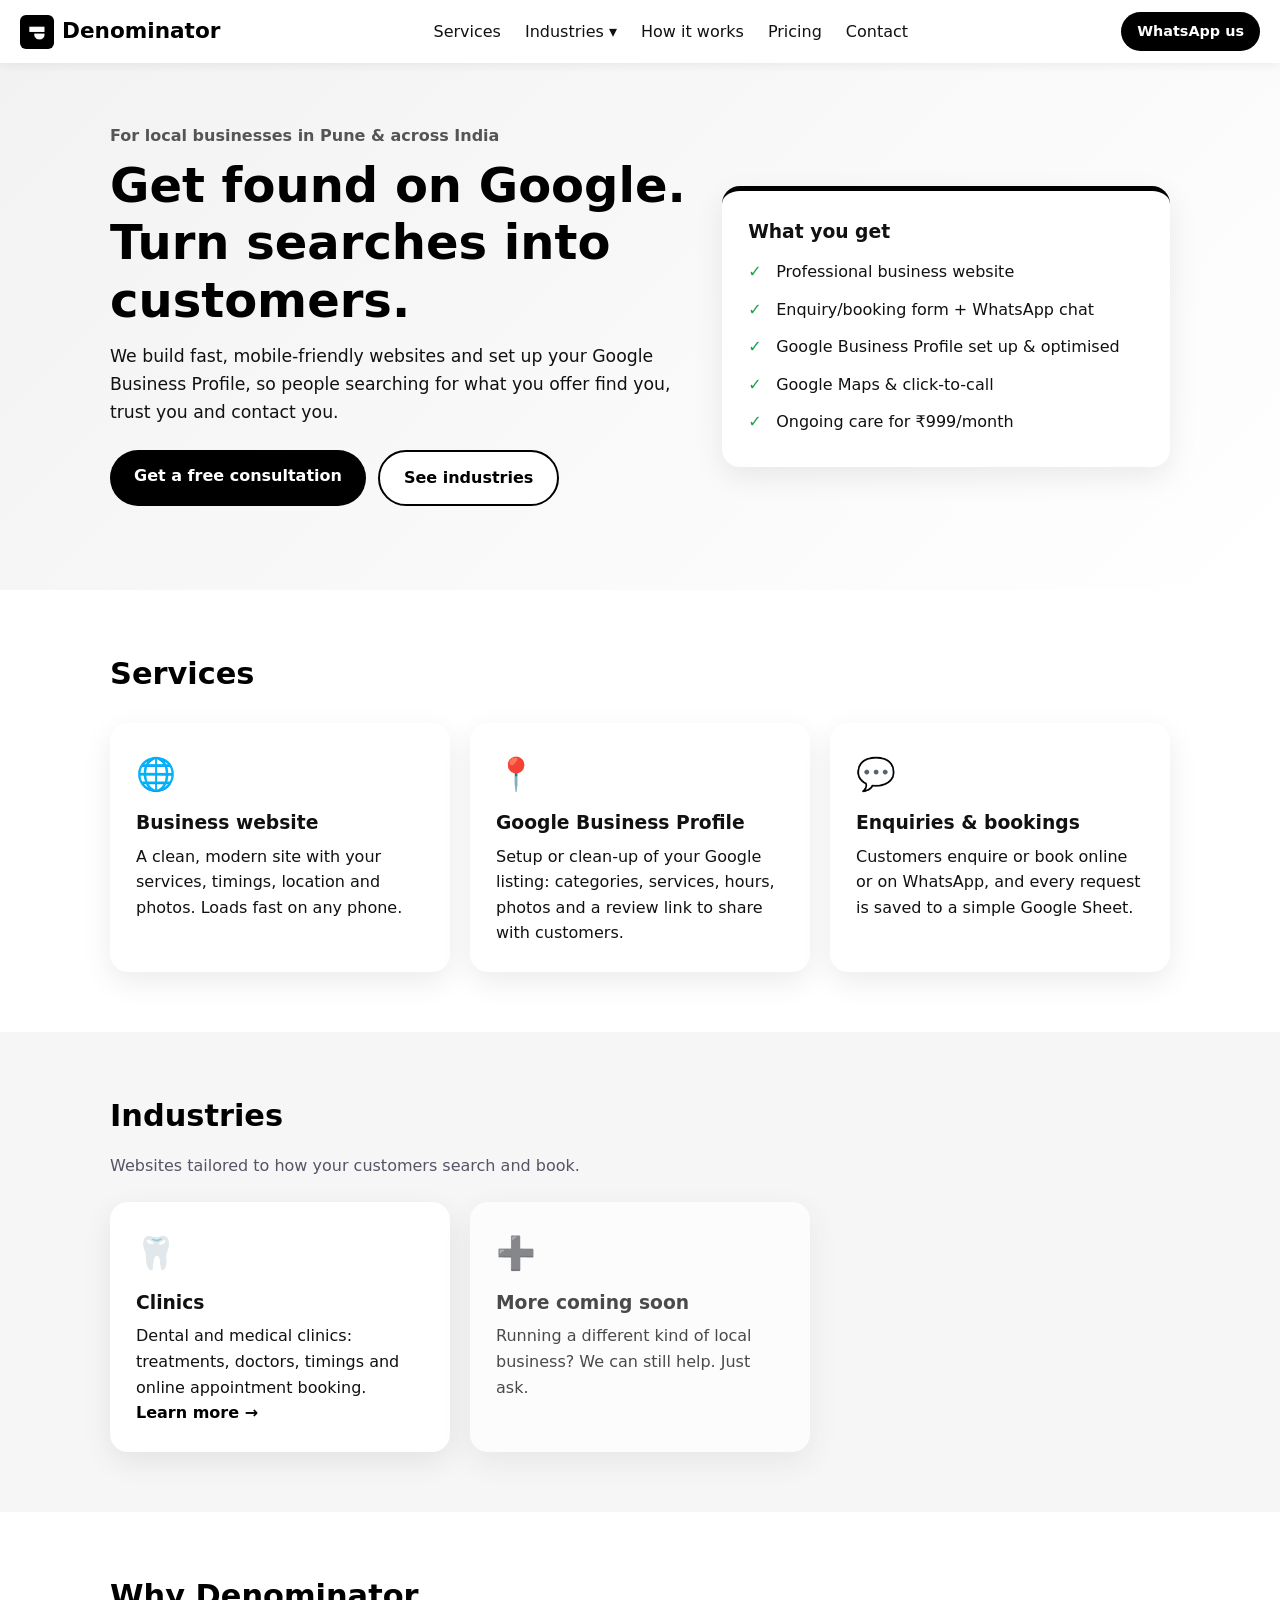
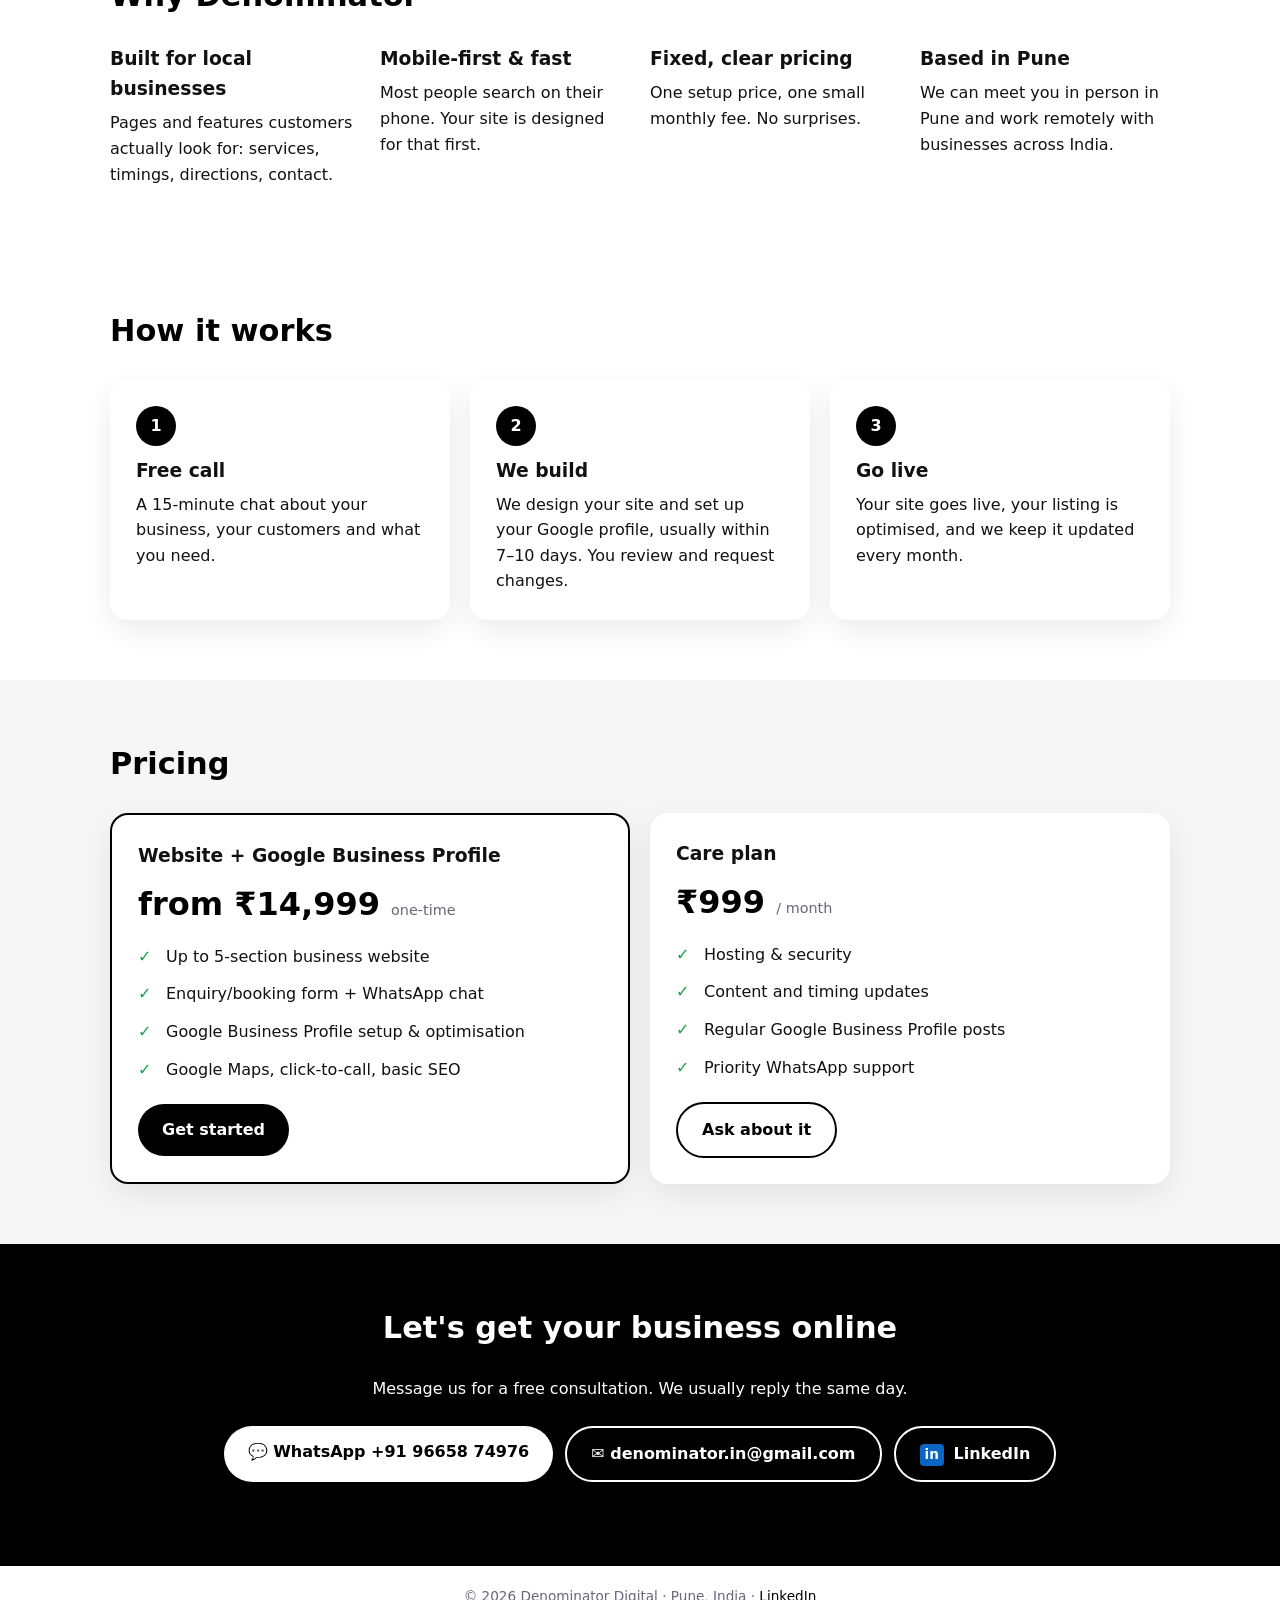
==== index.html @ c5fd51a8 "Add files via upload" ====
<!doctype html><html lang="en"><head><meta charset="utf-8"><meta name="viewport" content="width=device-width,initial-scale=1">
<title>Denominator Digital – Websites & Google Business Profile for Local Businesses</title>
<meta name="description" content="Fast, mobile-friendly websites and Google Business Profile setup for local businesses in Pune and across India. From ₹14,999.">
<link rel="stylesheet" href="style.css"><link rel="icon" type="image/png" href="logo.png"></head><body>
<header class="nav"><a class="logo" href="index.html"><img src="logo.png" alt="Denominator logo" width="34" height="34">Denominator</a><nav><a href="index.html#services">Services</a><div class="dd"><a href="index.html#industries">Industries ▾</a><div class="ddm"><a href="industries/clinics.html">Clinics (dental &amp; medical)</a></div></div><a href="index.html#how">How it works</a><a href="index.html#pricing">Pricing</a><a href="index.html#contact">Contact</a></nav><a class="btn sm" href="https://wa.me/919665874976?text=Hi%20Denominator%2C%20I%27d%20like%20a%20website%20for%20my%20business">WhatsApp us</a></header>
<section class="hero"><div class="wrap"><div><p class="tag">For local businesses in Pune &amp; across India</p>
<h1>Get found on Google. Turn searches into customers.</h1>
<p class="lead">We build fast, mobile-friendly websites and set up your Google Business Profile, so people searching for what you offer find you, trust you and contact you.</p>
<div class="cta"><a class="btn" href="#contact">Get a free consultation</a><a class="btn ghost" href="#industries">See industries</a></div></div>
<div class="card hero-card"><h3>What you get</h3><ul class="ticks"><li>Professional business website</li><li>Enquiry/booking form + WhatsApp chat</li><li>Google Business Profile set up &amp; optimised</li><li>Google Maps &amp; click-to-call</li><li>Ongoing care for ₹999/month</li></ul></div></div></section>
<section id="services"><div class="wrap"><h2>Services</h2><div class="grid g3">
<div class="card"><div class="ic">🌐</div><h3>Business website</h3><p>A clean, modern site with your services, timings, location and photos. Loads fast on any phone.</p></div>
<div class="card"><div class="ic">📍</div><h3>Google Business Profile</h3><p>Setup or clean-up of your Google listing: categories, services, hours, photos and a review link to share with customers.</p></div>
<div class="card"><div class="ic">💬</div><h3>Enquiries &amp; bookings</h3><p>Customers enquire or book online or on WhatsApp, and every request is saved to a simple Google Sheet.</p></div>
</div></div></section>
<section id="industries" class="alt"><div class="wrap"><h2>Industries</h2><p class="sub">Websites tailored to how your customers search and book.</p><div class="grid g3">
<!-- INDUSTRY CARDS: add one <a class="card ind"> per industry -->
<a class="card ind" href="industries/clinics.html"><div class="ic">🦷</div><h3>Clinics</h3><p>Dental and medical clinics: treatments, doctors, timings and online appointment booking.</p><span class="more">Learn more →</span></a>
<div class="card ind soon"><div class="ic">➕</div><h3>More coming soon</h3><p>Running a different kind of local business? We can still help. Just ask.</p></div>
</div></div></section>
<section><div class="wrap"><h2>Why Denominator</h2><div class="grid g4">
<div><h3>Built for local businesses</h3><p>Pages and features customers actually look for: services, timings, directions, contact.</p></div>
<div><h3>Mobile-first &amp; fast</h3><p>Most people search on their phone. Your site is designed for that first.</p></div>
<div><h3>Fixed, clear pricing</h3><p>One setup price, one small monthly fee. No surprises.</p></div>
<div><h3>Based in Pune</h3><p>We can meet you in person in Pune and work remotely with businesses across India.</p></div>
</div></div></section>
<section id="how"><div class="wrap"><h2>How it works</h2><div class="grid g3 steps">
<div class="card"><b>1</b><h3>Free call</h3><p>A 15-minute chat about your business, your customers and what you need.</p></div>
<div class="card"><b>2</b><h3>We build</h3><p>We design your site and set up your Google profile, usually within 7–10 days. You review and request changes.</p></div>
<div class="card"><b>3</b><h3>Go live</h3><p>Your site goes live, your listing is optimised, and we keep it updated every month.</p></div>
</div></div></section>
<section id="pricing" class="alt"><div class="wrap"><h2>Pricing</h2><div class="grid g2">
<div class="card price feat"><h3>Website + Google Business Profile</h3><p class="amt">from ₹14,999 <small>one-time</small></p><ul class="ticks"><li>Up to 5-section business website</li><li>Enquiry/booking form + WhatsApp chat</li><li>Google Business Profile setup &amp; optimisation</li><li>Google Maps, click-to-call, basic SEO</li></ul><a class="btn" href="#contact">Get started</a></div>
<div class="card price"><h3>Care plan</h3><p class="amt">₹999 <small>/ month</small></p><ul class="ticks"><li>Hosting &amp; security</li><li>Content and timing updates</li><li>Regular Google Business Profile posts</li><li>Priority WhatsApp support</li></ul><a class="btn ghost" href="#contact">Ask about it</a></div>
</div></div></section>
<section id="contact" class="contact"><div class="wrap"><h2>Let's get your business online</h2><p>Message us for a free consultation. We usually reply the same day.</p><div class="cta"><a class="btn" href="https://wa.me/919665874976?text=Hi%20Denominator%2C%20I%27d%20like%20a%20website%20for%20my%20business">💬 WhatsApp +91 96658 74976</a><a class="btn ghost" href="mailto:denominator.in@gmail.com">✉️ denominator.in@gmail.com</a><a class="btn ghost" href="https://www.linkedin.com/company/denominatorindia/" target="_blank" rel="noopener" aria-label="Denominator on LinkedIn"><b class="li">in</b> LinkedIn</a></div></div></section>
<footer><p>© 2026 Denominator Digital · Pune, India · <a href="https://www.linkedin.com/company/denominatorindia/" target="_blank" rel="noopener">LinkedIn</a></p></footer></body></html>
---- style.css ----
*{box-sizing:border-box;margin:0}body{font-family:system-ui,-apple-system,Segoe UI,Roboto,sans-serif;color:#111111;line-height:1.6}
.wrap{max-width:1100px;margin:auto;padding:60px 20px}h2{font-size:1.9rem;margin-bottom:24px;color:#000000}h3{margin-bottom:6px;color:#111111}
.nav{position:sticky;top:0;z-index:9;display:flex;align-items:center;justify-content:space-between;padding:12px 20px;background:#fff;box-shadow:0 2px 10px #0001}
.logo{font-weight:800;font-size:1.35rem;color:#000000;text-decoration:none}.logo span{color:#000000}nav{display:none}nav a{margin:0 12px;color:#111111;text-decoration:none}
.btn{display:inline-block;background:#000000;color:#fff;padding:13px 24px;border-radius:30px;font-weight:600;text-decoration:none}.btn.sm{padding:8px 16px;font-size:.9rem}.btn.ghost{background:#fff;color:#000000;border:2px solid #000000}
.hero{background:linear-gradient(135deg,#f2f2f2,#ffffff)}.hero .wrap{display:grid;gap:30px;align-items:center}.hero h1{font-size:2.3rem;line-height:1.2;color:#000000;margin:8px 0 14px}.tag{color:#555555;font-weight:600}.lead{font-size:1.08rem}
.cta{display:flex;flex-wrap:wrap;gap:12px;margin:24px 0}
.card{background:#fff;border-radius:18px;padding:26px;box-shadow:0 10px 30px #00000014}.hero-card{border-top:5px solid #000000}
.ticks{list-style:none;padding:0}.ticks li{padding:6px 0 6px 28px;position:relative}.ticks li:before{content:"✓";position:absolute;left:0;color:#16a34a;font-weight:800}
.grid{display:grid;gap:20px}.ic{font-size:2rem;margin-bottom:8px}.alt{background:#f6f6f6}
.steps b{display:inline-grid;place-items:center;width:40px;height:40px;border-radius:50%;background:#000000;color:#fff;margin-bottom:10px}
.price .amt{font-size:2rem;font-weight:800;color:#000000;margin:8px 0}.price small{font-size:.9rem;color:#667;font-weight:400}.price .btn{margin-top:16px}.feat{border:2px solid #000000}
.demo-box{display:grid;gap:30px;align-items:center}.demo-box img{width:100%;border-radius:16px;box-shadow:0 20px 50px #00000022}.demo-box p{margin-bottom:20px}
.contact{background:#000000;color:#fff;text-align:center}.contact h2{color:#fff}.contact .cta{justify-content:center}
footer{text-align:center;padding:20px;font-size:.85rem;color:#667}
@media(min-width:800px){nav{display:block}.hero .wrap{grid-template-columns:1.3fr 1fr}.hero h1{font-size:3rem}.g2{grid-template-columns:1fr 1fr}.g3{grid-template-columns:repeat(3,1fr)}.g4{grid-template-columns:repeat(4,1fr)}.demo-box{grid-template-columns:1fr 1fr}}
.dd{display:inline-block;position:relative}.ddm{display:none;position:absolute;left:0;top:100%;background:#fff;border-radius:12px;box-shadow:0 10px 30px #0002;padding:8px 0;min-width:230px}.ddm a{display:block;margin:0;padding:8px 16px}.ddm a:hover{background:#f2f2f2}.dd:hover .ddm,.dd:focus-within .ddm{display:block}
.sub{margin:-12px 0 24px;color:#556}.ind{text-decoration:none;color:inherit;transition:transform .15s}a.ind:hover{transform:translateY(-4px)}.ind .more{color:#000000;font-weight:600}.soon{opacity:.75}.tag a{color:inherit}
.li{display:inline-block;background:#0a66c2;color:#fff;border-radius:4px;padding:0 5px;font-size:.85em;margin-right:4px}footer a{color:#000000}
.logo{display:flex;align-items:center;gap:8px}.logo img{width:34px;height:34px;border-radius:6px}.contact .btn{background:#fff;color:#000}.contact .btn.ghost{background:#000;color:#fff;border-color:#fff}.contact .li{background:#0a66c2;color:#fff}
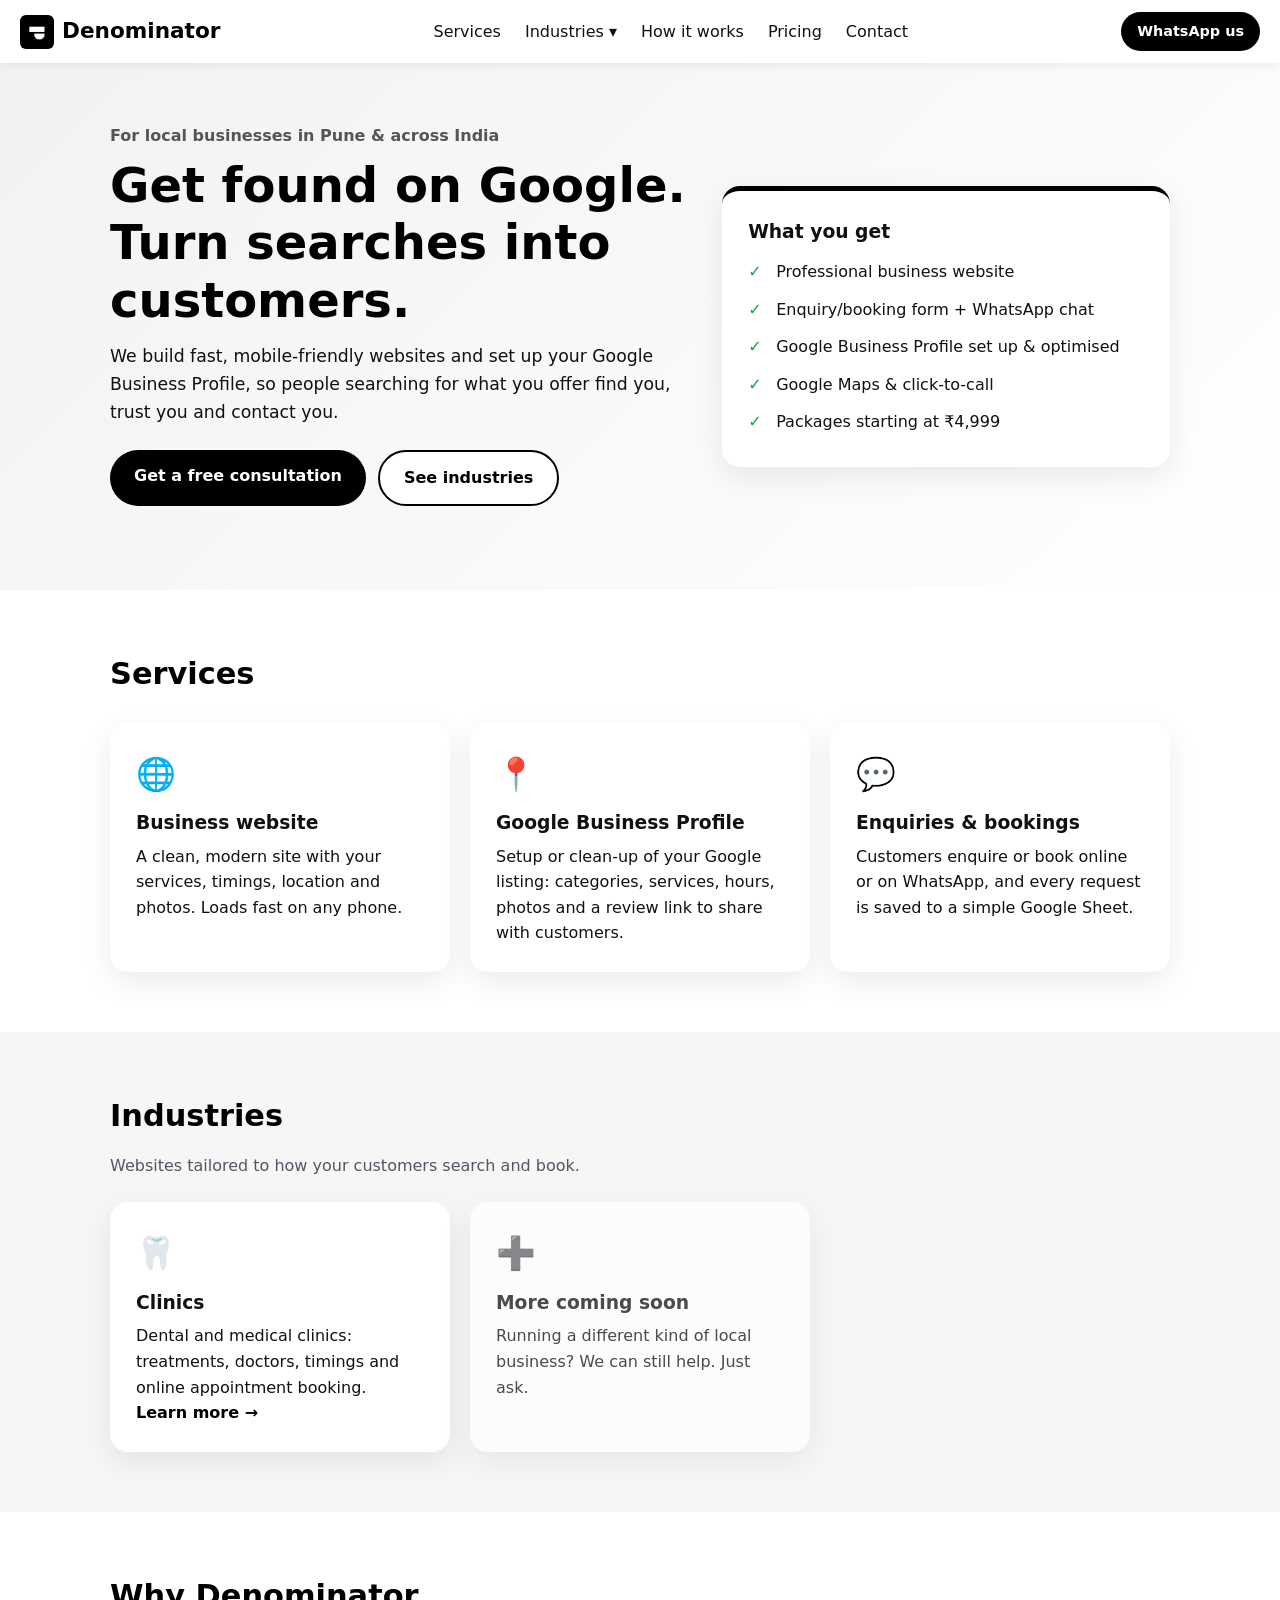
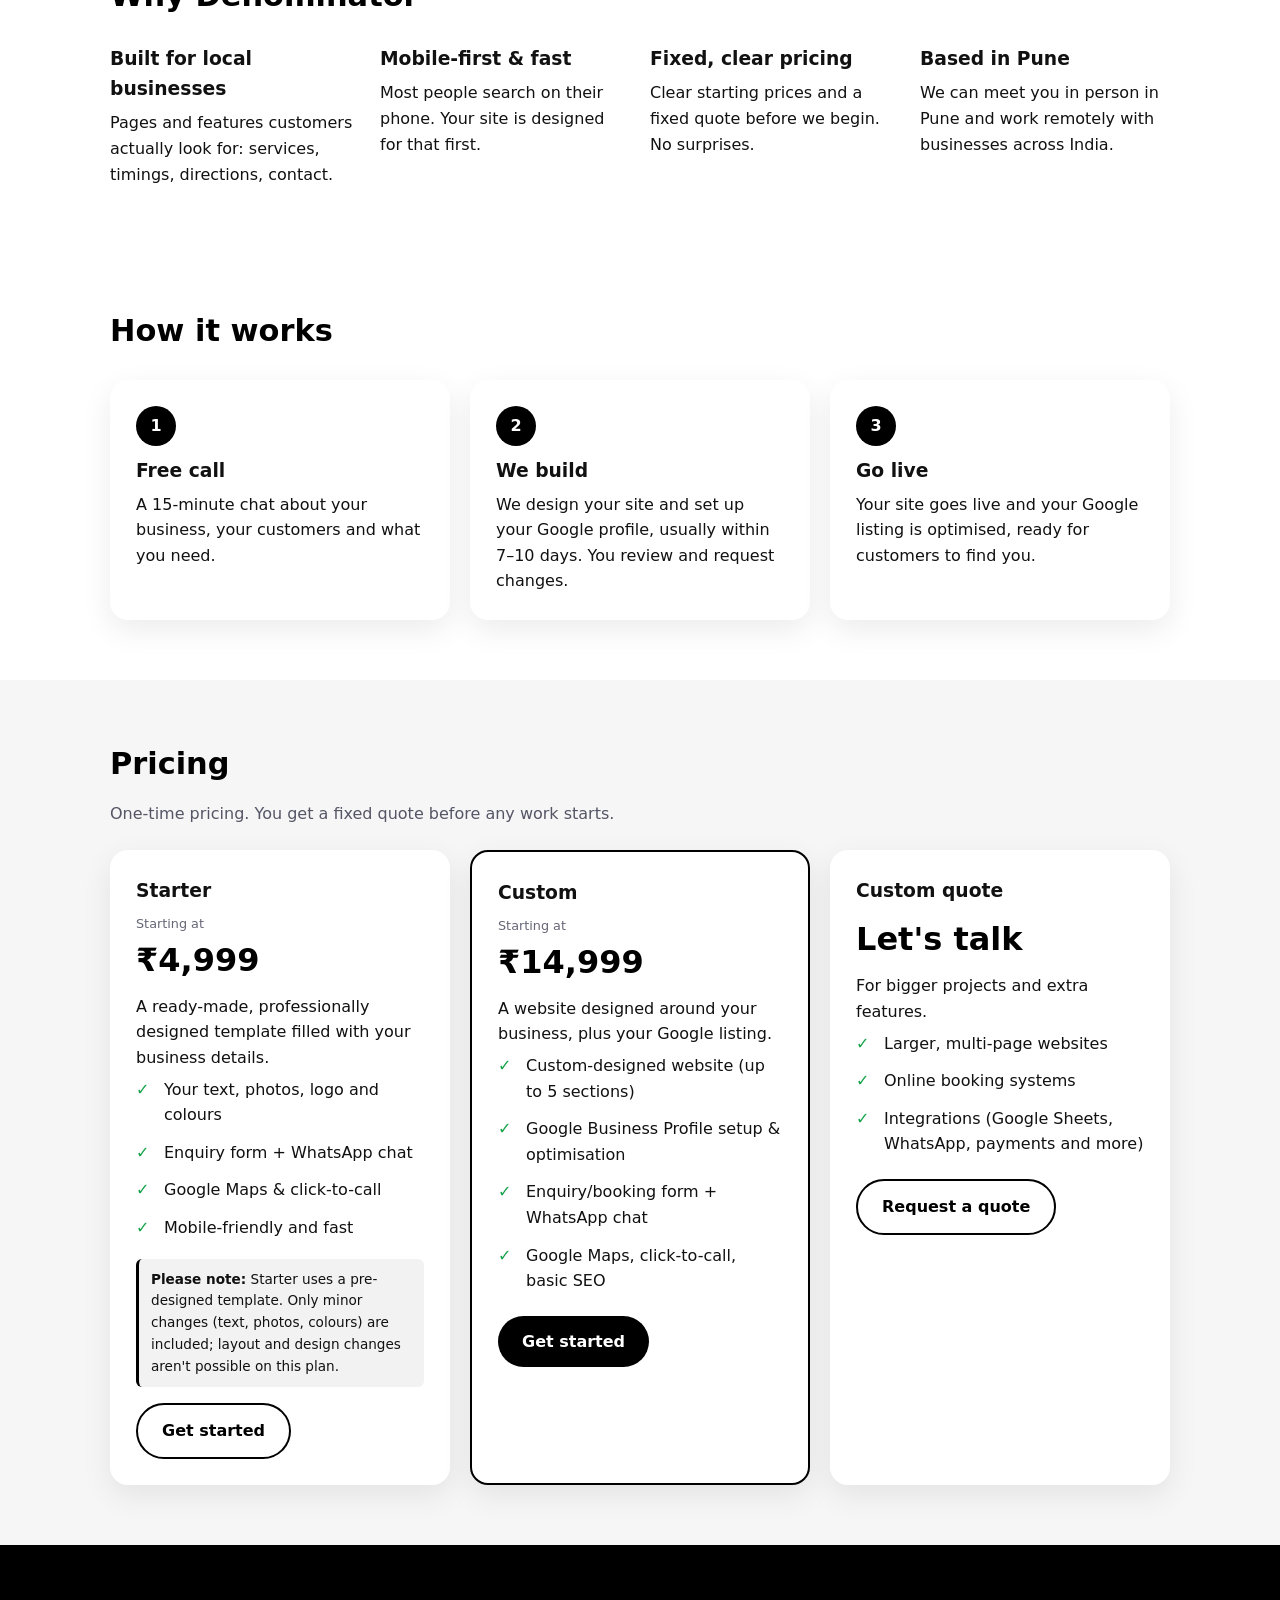
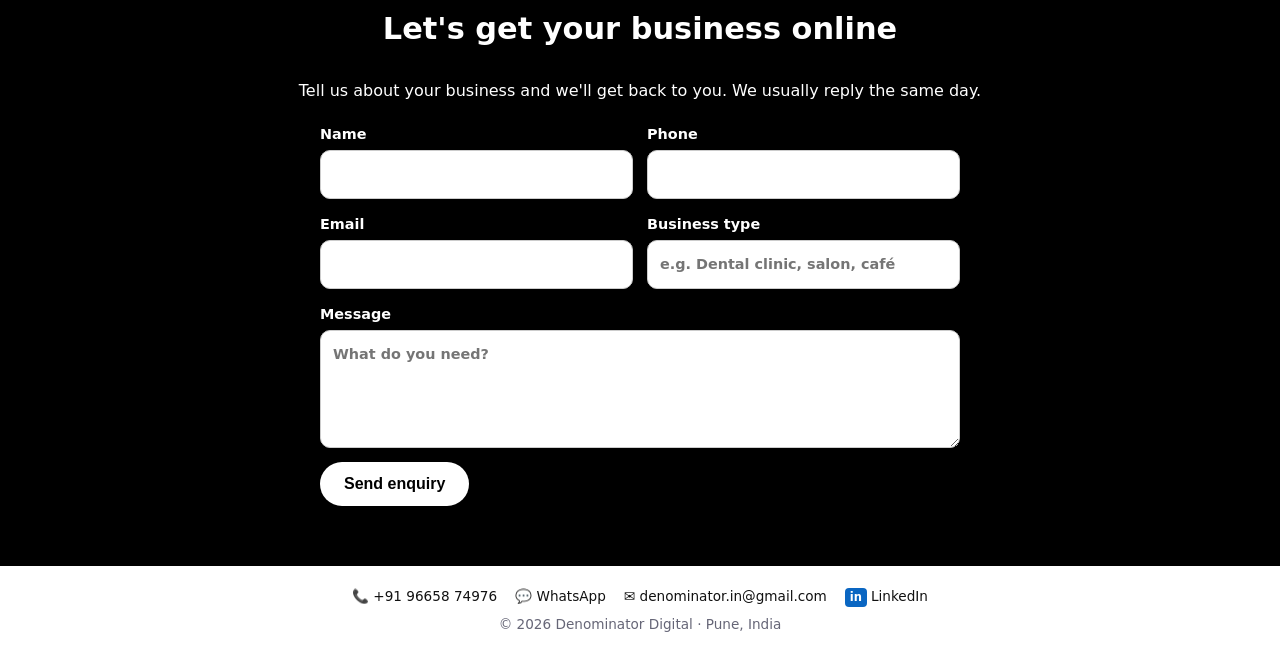
==== commit afc56631: "Contact form, pricing tiers, footer" ====
--- a/index.html
+++ b/index.html
@@ -1,13 +1,13 @@
 <!doctype html><html lang="en"><head><meta charset="utf-8"><meta name="viewport" content="width=device-width,initial-scale=1">
 <title>Denominator Digital – Websites & Google Business Profile for Local Businesses</title>
-<meta name="description" content="Fast, mobile-friendly websites and Google Business Profile setup for local businesses in Pune and across India. From ₹14,999.">
+<meta name="description" content="Fast, mobile-friendly websites and Google Business Profile setup for local businesses in Pune and across India. From ₹4,999.">
 <link rel="stylesheet" href="style.css"><link rel="icon" type="image/png" href="logo.png"></head><body>
 <header class="nav"><a class="logo" href="index.html"><img src="logo.png" alt="Denominator logo" width="34" height="34">Denominator</a><nav><a href="index.html#services">Services</a><div class="dd"><a href="index.html#industries">Industries ▾</a><div class="ddm"><a href="industries/clinics.html">Clinics (dental &amp; medical)</a></div></div><a href="index.html#how">How it works</a><a href="index.html#pricing">Pricing</a><a href="index.html#contact">Contact</a></nav><a class="btn sm" href="https://wa.me/919665874976?text=Hi%20Denominator%2C%20I%27d%20like%20a%20website%20for%20my%20business">WhatsApp us</a></header>
 <section class="hero"><div class="wrap"><div><p class="tag">For local businesses in Pune &amp; across India</p>
 <h1>Get found on Google. Turn searches into customers.</h1>
 <p class="lead">We build fast, mobile-friendly websites and set up your Google Business Profile, so people searching for what you offer find you, trust you and contact you.</p>
 <div class="cta"><a class="btn" href="#contact">Get a free consultation</a><a class="btn ghost" href="#industries">See industries</a></div></div>
-<div class="card hero-card"><h3>What you get</h3><ul class="ticks"><li>Professional business website</li><li>Enquiry/booking form + WhatsApp chat</li><li>Google Business Profile set up &amp; optimised</li><li>Google Maps &amp; click-to-call</li><li>Ongoing care for ₹999/month</li></ul></div></div></section>
+<div class="card hero-card"><h3>What you get</h3><ul class="ticks"><li>Professional business website</li><li>Enquiry/booking form + WhatsApp chat</li><li>Google Business Profile set up &amp; optimised</li><li>Google Maps &amp; click-to-call</li><li>Packages starting at ₹4,999</li></ul></div></div></section>
 <section id="services"><div class="wrap"><h2>Services</h2><div class="grid g3">
 <div class="card"><div class="ic">🌐</div><h3>Business website</h3><p>A clean, modern site with your services, timings, location and photos. Loads fast on any phone.</p></div>
 <div class="card"><div class="ic">📍</div><h3>Google Business Profile</h3><p>Setup or clean-up of your Google listing: categories, services, hours, photos and a review link to share with customers.</p></div>
@@ -21,17 +21,25 @@
 <section><div class="wrap"><h2>Why Denominator</h2><div class="grid g4">
 <div><h3>Built for local businesses</h3><p>Pages and features customers actually look for: services, timings, directions, contact.</p></div>
 <div><h3>Mobile-first &amp; fast</h3><p>Most people search on their phone. Your site is designed for that first.</p></div>
-<div><h3>Fixed, clear pricing</h3><p>One setup price, one small monthly fee. No surprises.</p></div>
+<div><h3>Fixed, clear pricing</h3><p>Clear starting prices and a fixed quote before we begin. No surprises.</p></div>
 <div><h3>Based in Pune</h3><p>We can meet you in person in Pune and work remotely with businesses across India.</p></div>
 </div></div></section>
 <section id="how"><div class="wrap"><h2>How it works</h2><div class="grid g3 steps">
 <div class="card"><b>1</b><h3>Free call</h3><p>A 15-minute chat about your business, your customers and what you need.</p></div>
 <div class="card"><b>2</b><h3>We build</h3><p>We design your site and set up your Google profile, usually within 7–10 days. You review and request changes.</p></div>
-<div class="card"><b>3</b><h3>Go live</h3><p>Your site goes live, your listing is optimised, and we keep it updated every month.</p></div>
+<div class="card"><b>3</b><h3>Go live</h3><p>Your site goes live and your Google listing is optimised, ready for customers to find you.</p></div>
 </div></div></section>
-<section id="pricing" class="alt"><div class="wrap"><h2>Pricing</h2><div class="grid g2">
-<div class="card price feat"><h3>Website + Google Business Profile</h3><p class="amt">from ₹14,999 <small>one-time</small></p><ul class="ticks"><li>Up to 5-section business website</li><li>Enquiry/booking form + WhatsApp chat</li><li>Google Business Profile setup &amp; optimisation</li><li>Google Maps, click-to-call, basic SEO</li></ul><a class="btn" href="#contact">Get started</a></div>
-<div class="card price"><h3>Care plan</h3><p class="amt">₹999 <small>/ month</small></p><ul class="ticks"><li>Hosting &amp; security</li><li>Content and timing updates</li><li>Regular Google Business Profile posts</li><li>Priority WhatsApp support</li></ul><a class="btn ghost" href="#contact">Ask about it</a></div>
+<section id="pricing" class="alt"><div class="wrap"><h2>Pricing</h2><p class="sub">One-time pricing. You get a fixed quote before any work starts.</p><div class="grid g3">
+<div class="card price"><h3>Starter</h3><p class="amt"><small>Starting at</small> ₹4,999</p><p>A ready-made, professionally designed template filled with your business details.</p><ul class="ticks"><li>Your text, photos, logo and colours</li><li>Enquiry form + WhatsApp chat</li><li>Google Maps &amp; click-to-call</li><li>Mobile-friendly and fast</li></ul><p class="note"><b>Please note:</b> Starter uses a pre-designed template. Only minor changes (text, photos, colours) are included; layout and design changes aren't possible on this plan.</p><a class="btn ghost" href="#contact">Get started</a></div>
+<div class="card price feat"><h3>Custom</h3><p class="amt"><small>Starting at</small> ₹14,999</p><p>A website designed around your business, plus your Google listing.</p><ul class="ticks"><li>Custom-designed website (up to 5 sections)</li><li>Google Business Profile setup &amp; optimisation</li><li>Enquiry/booking form + WhatsApp chat</li><li>Google Maps, click-to-call, basic SEO</li></ul><a class="btn" href="#contact">Get started</a></div>
+<div class="card price"><h3>Custom quote</h3><p class="amt">Let's talk</p><p>For bigger projects and extra features.</p><ul class="ticks"><li>Larger, multi-page websites</li><li>Online booking systems</li><li>Integrations (Google Sheets, WhatsApp, payments and more)</li></ul><a class="btn ghost" href="#contact">Request a quote</a></div>
 </div></div></section>
-<section id="contact" class="contact"><div class="wrap"><h2>Let's get your business online</h2><p>Message us for a free consultation. We usually reply the same day.</p><div class="cta"><a class="btn" href="https://wa.me/919665874976?text=Hi%20Denominator%2C%20I%27d%20like%20a%20website%20for%20my%20business">💬 WhatsApp +91 96658 74976</a><a class="btn ghost" href="mailto:denominator.in@gmail.com">✉️ denominator.in@gmail.com</a><a class="btn ghost" href="https://www.linkedin.com/company/denominatorindia/" target="_blank" rel="noopener" aria-label="Denominator on LinkedIn"><b class="li">in</b> LinkedIn</a></div></div></section>
-<footer><p>© 2026 Denominator Digital · Pune, India · <a href="https://www.linkedin.com/company/denominatorindia/" target="_blank" rel="noopener">LinkedIn</a></p></footer></body></html>
+<section id="contact" class="contact"><div class="wrap"><h2>Let's get your business online</h2><p>Tell us about your business and we'll get back to you. We usually reply the same day.</p>
+<form class="cform" action="https://formsubmit.co/denominator.in@gmail.com" method="POST">
+<input type="hidden" name="_subject" value="New enquiry - Denominator website"><input type="hidden" name="_template" value="table"><input type="hidden" name="_captcha" value="true"><input type="hidden" name="_next" value="https://denominatorin-cmd.github.io/denominator-site/thanks.html"><input type="text" name="_honey" style="display:none" tabindex="-1" autocomplete="off">
+<input type="hidden" name="Page" value="Homepage">
+<div class="frow"><label>Name<input name="Name" required autocomplete="name"></label><label>Phone<input name="Phone" type="tel" required autocomplete="tel" pattern="[0-9+ ]{10,15}"></label></div>
+<div class="frow"><label>Email<input name="Email" type="email" required autocomplete="email"></label><label>Business type<input name="Business type" placeholder="e.g. Dental clinic, salon, café" required></label></div>
+<label>Message<textarea name="Message" rows="4" placeholder="What do you need?"></textarea></label>
+<button class="btn" type="submit">Send enquiry</button></form></div></section>
+<footer><p class="fc"><a href="tel:+919665874976">📞 +91 96658 74976</a><a href="https://wa.me/919665874976" target="_blank" rel="noopener">💬 WhatsApp</a><a href="mailto:denominator.in@gmail.com">✉️ denominator.in@gmail.com</a><a href="https://www.linkedin.com/company/denominatorindia/" target="_blank" rel="noopener"><b class="li">in</b>LinkedIn</a></p><p>© 2026 Denominator Digital · Pune, India</p></footer></body></html>
--- a/style.css
+++ b/style.css
@@ -18,3 +18,7 @@
 .sub{margin:-12px 0 24px;color:#556}.ind{text-decoration:none;color:inherit;transition:transform .15s}a.ind:hover{transform:translateY(-4px)}.ind .more{color:#000000;font-weight:600}.soon{opacity:.75}.tag a{color:inherit}
 .li{display:inline-block;background:#0a66c2;color:#fff;border-radius:4px;padding:0 5px;font-size:.85em;margin-right:4px}footer a{color:#000000}
 .logo{display:flex;align-items:center;gap:8px}.logo img{width:34px;height:34px;border-radius:6px}.contact .btn{background:#fff;color:#000}.contact .btn.ghost{background:#000;color:#fff;border-color:#fff}.contact .li{background:#0a66c2;color:#fff}
+.price .amt small{display:block;font-size:.8rem}.note{font-size:.85rem;background:#f2f2f2;border-left:3px solid #000;padding:10px 12px;margin-top:12px;border-radius:6px}
+.cform{max-width:640px;margin:20px auto 0;text-align:left;display:grid;gap:14px}.frow{display:grid;gap:14px}.cform label{display:grid;gap:4px;font-size:.9rem;font-weight:600}.cform input,.cform textarea{font:inherit;padding:12px;border-radius:10px;border:1px solid #ccc;background:#fff;color:#111;width:100%}.cform button{justify-self:start;border:0;cursor:pointer;font-size:1rem}
+footer .fc{display:flex;flex-wrap:wrap;justify-content:center;gap:8px 18px;margin-bottom:6px}footer .fc a{color:#111;text-decoration:none}
+@media(min-width:700px){.frow{grid-template-columns:1fr 1fr}}
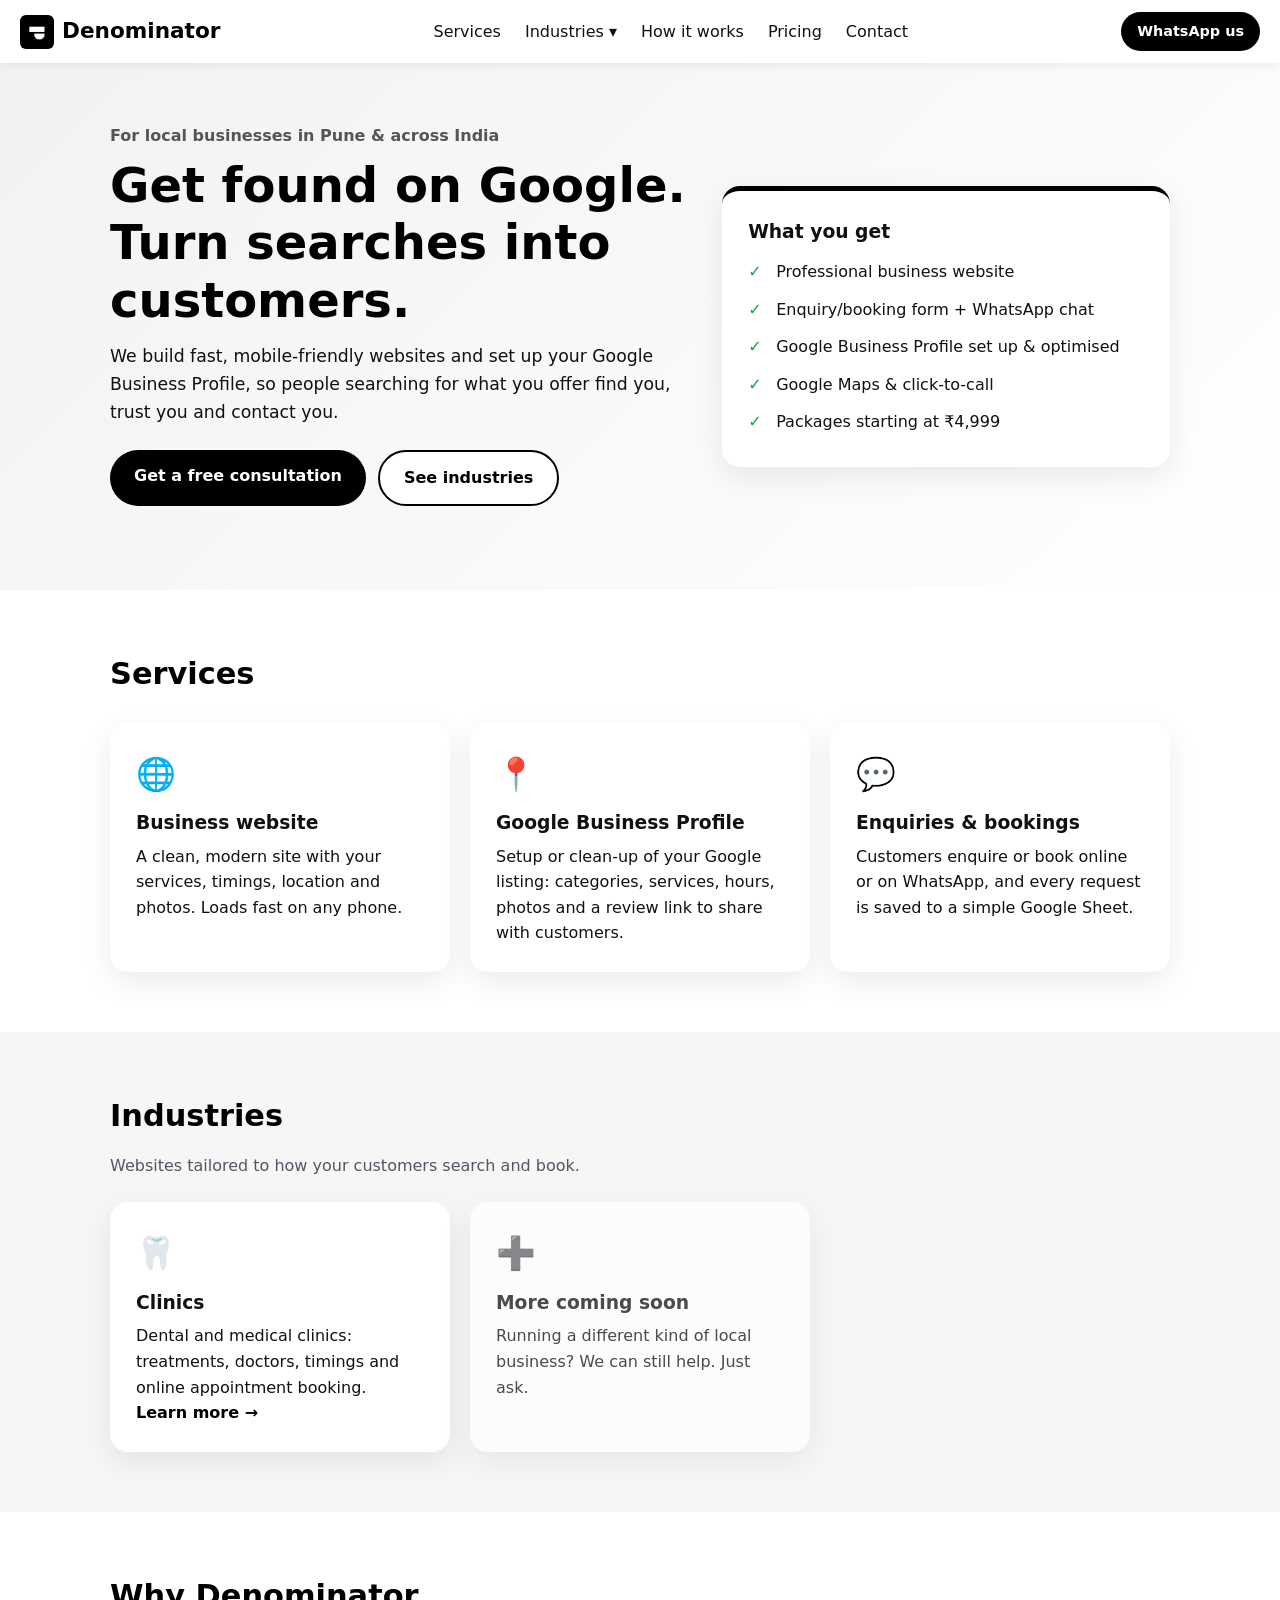
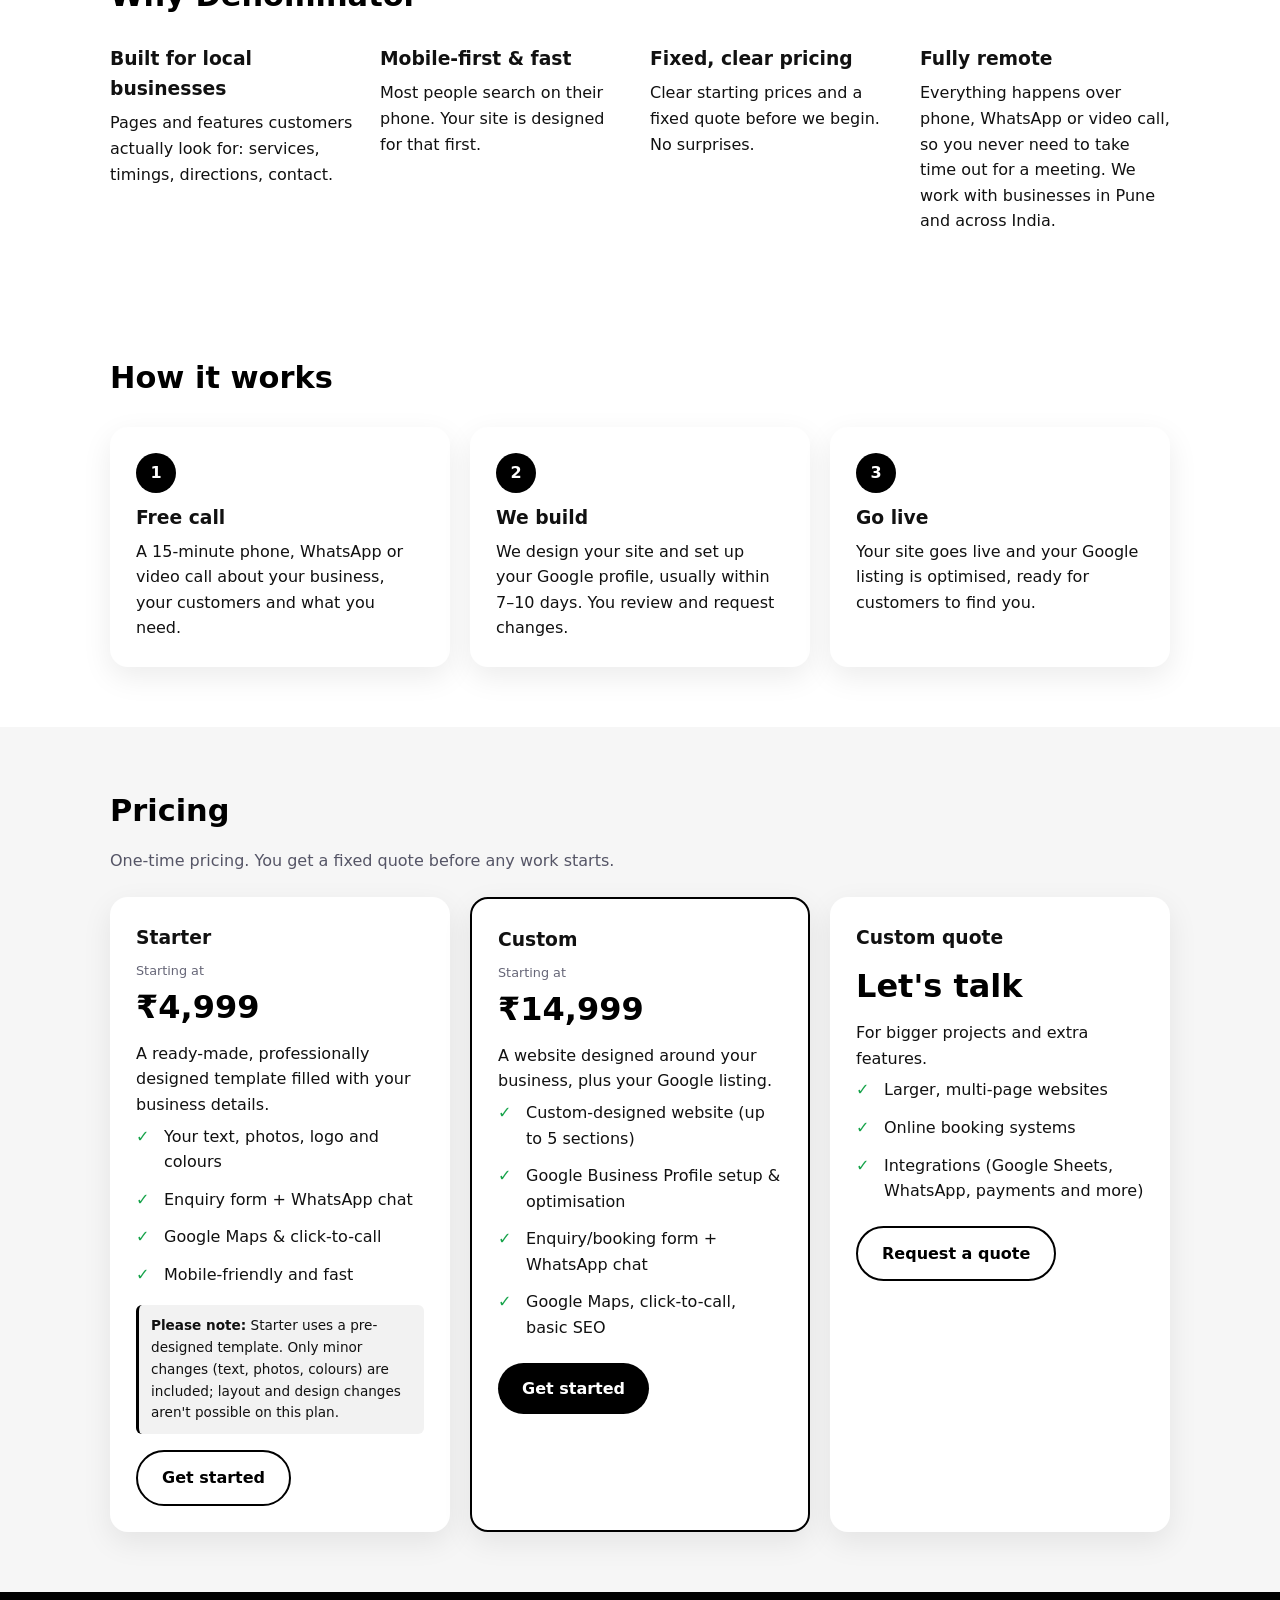
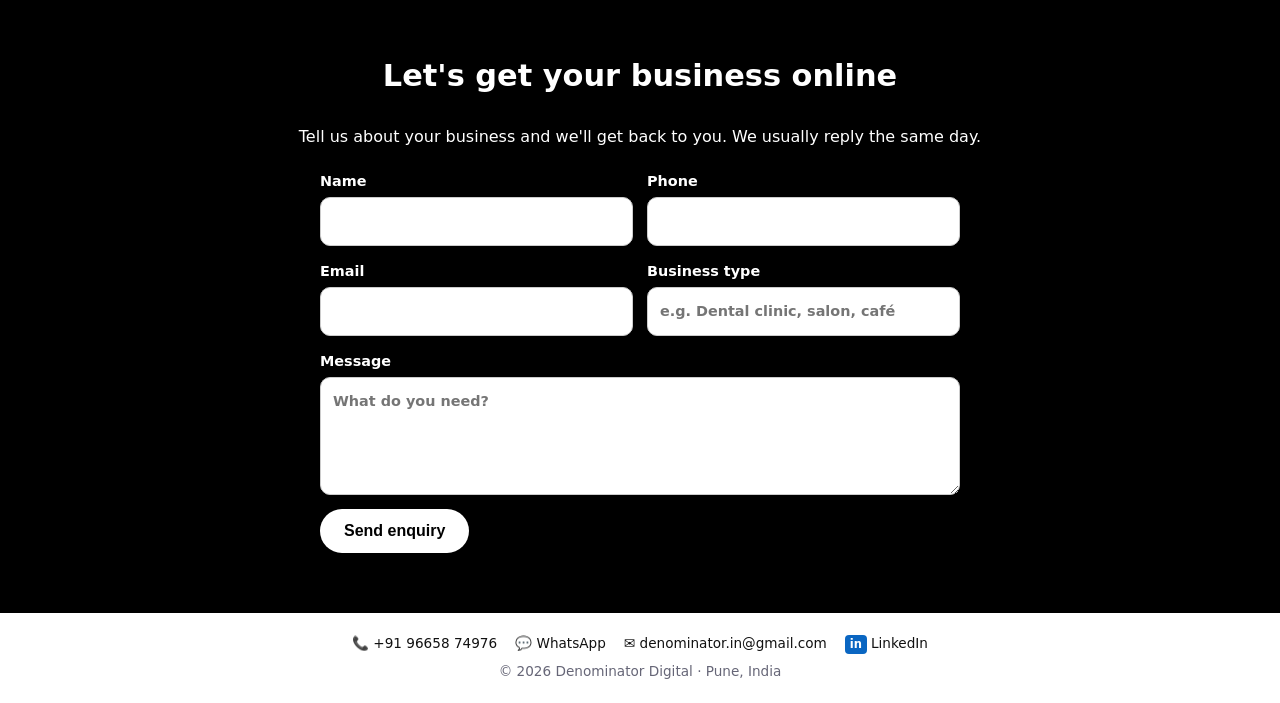
==== commit 5c84dffd: "Fully remote wording" ====
--- a/index.html
+++ b/index.html
@@ -22,10 +22,10 @@
 <div><h3>Built for local businesses</h3><p>Pages and features customers actually look for: services, timings, directions, contact.</p></div>
 <div><h3>Mobile-first &amp; fast</h3><p>Most people search on their phone. Your site is designed for that first.</p></div>
 <div><h3>Fixed, clear pricing</h3><p>Clear starting prices and a fixed quote before we begin. No surprises.</p></div>
-<div><h3>Based in Pune</h3><p>We can meet you in person in Pune and work remotely with businesses across India.</p></div>
+<div><h3>Fully remote</h3><p>Everything happens over phone, WhatsApp or video call, so you never need to take time out for a meeting. We work with businesses in Pune and across India.</p></div>
 </div></div></section>
 <section id="how"><div class="wrap"><h2>How it works</h2><div class="grid g3 steps">
-<div class="card"><b>1</b><h3>Free call</h3><p>A 15-minute chat about your business, your customers and what you need.</p></div>
+<div class="card"><b>1</b><h3>Free call</h3><p>A 15-minute phone, WhatsApp or video call about your business, your customers and what you need.</p></div>
 <div class="card"><b>2</b><h3>We build</h3><p>We design your site and set up your Google profile, usually within 7–10 days. You review and request changes.</p></div>
 <div class="card"><b>3</b><h3>Go live</h3><p>Your site goes live and your Google listing is optimised, ready for customers to find you.</p></div>
 </div></div></section>
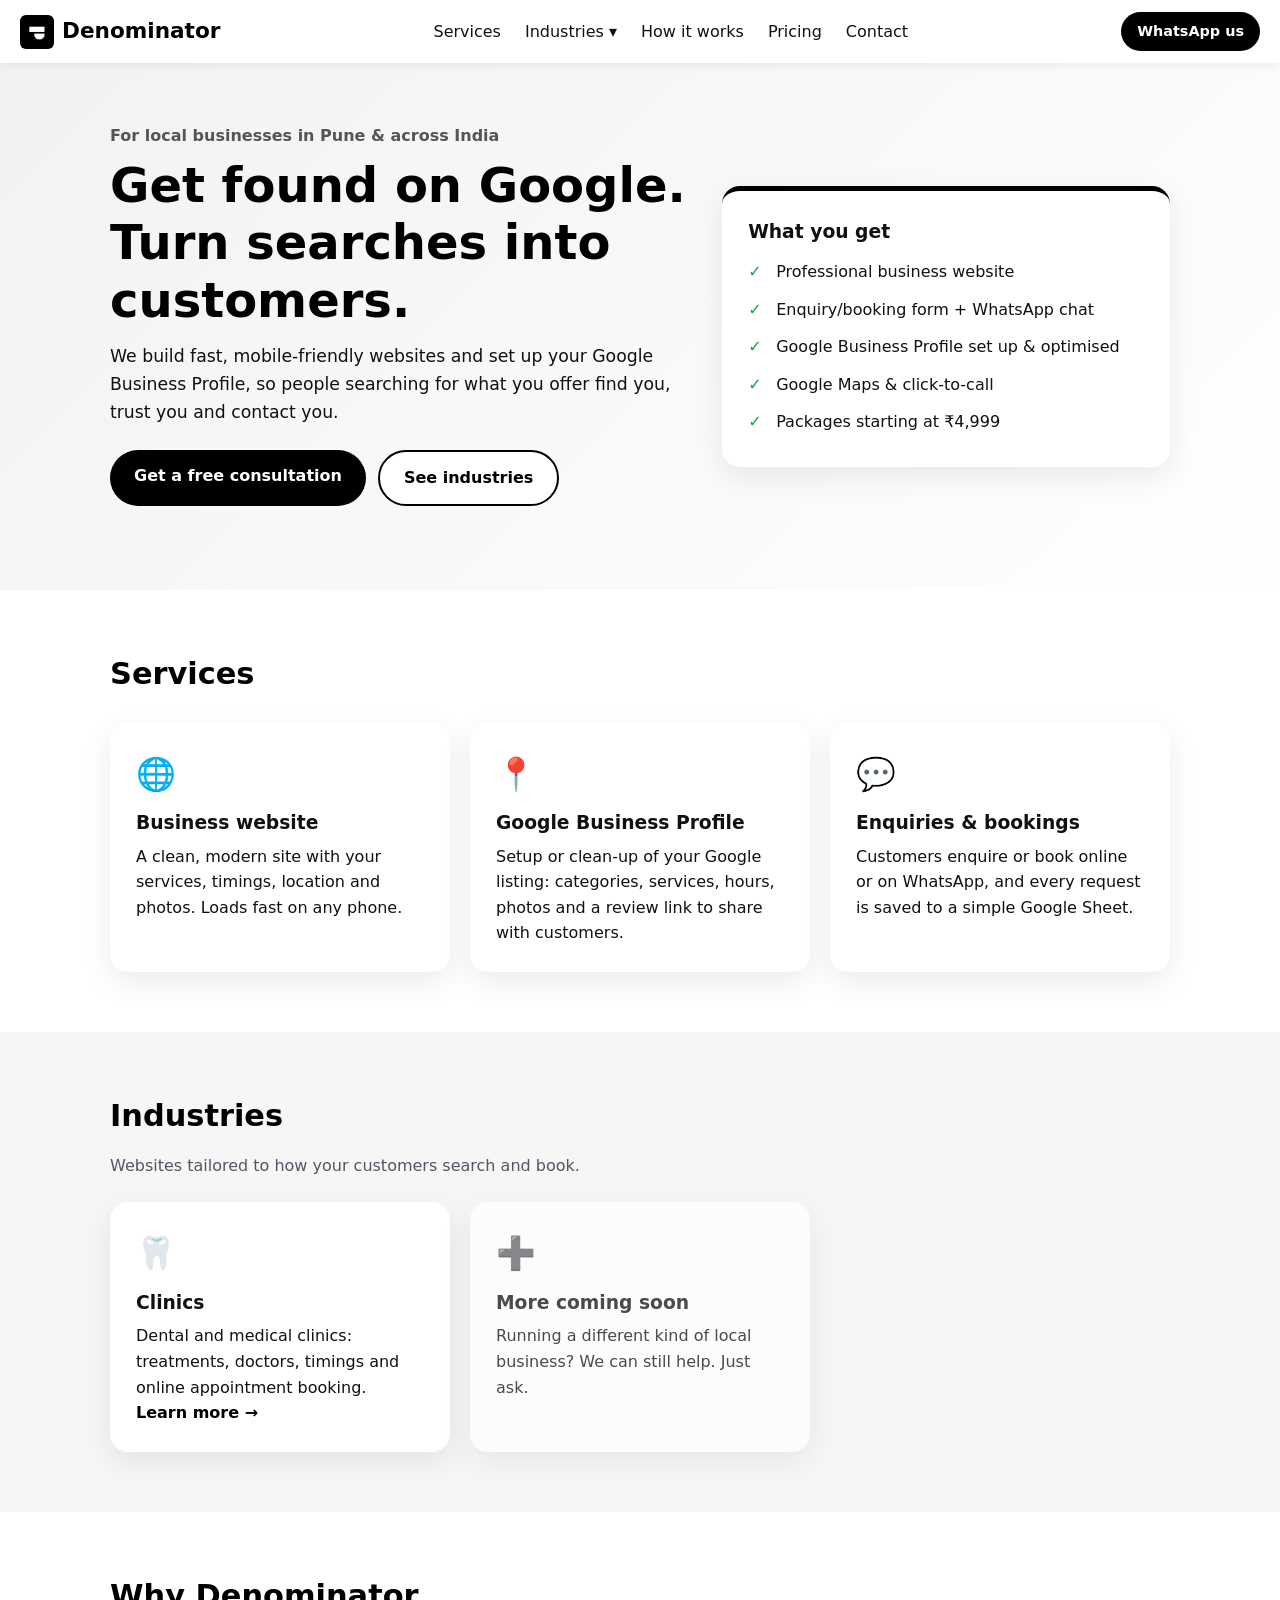
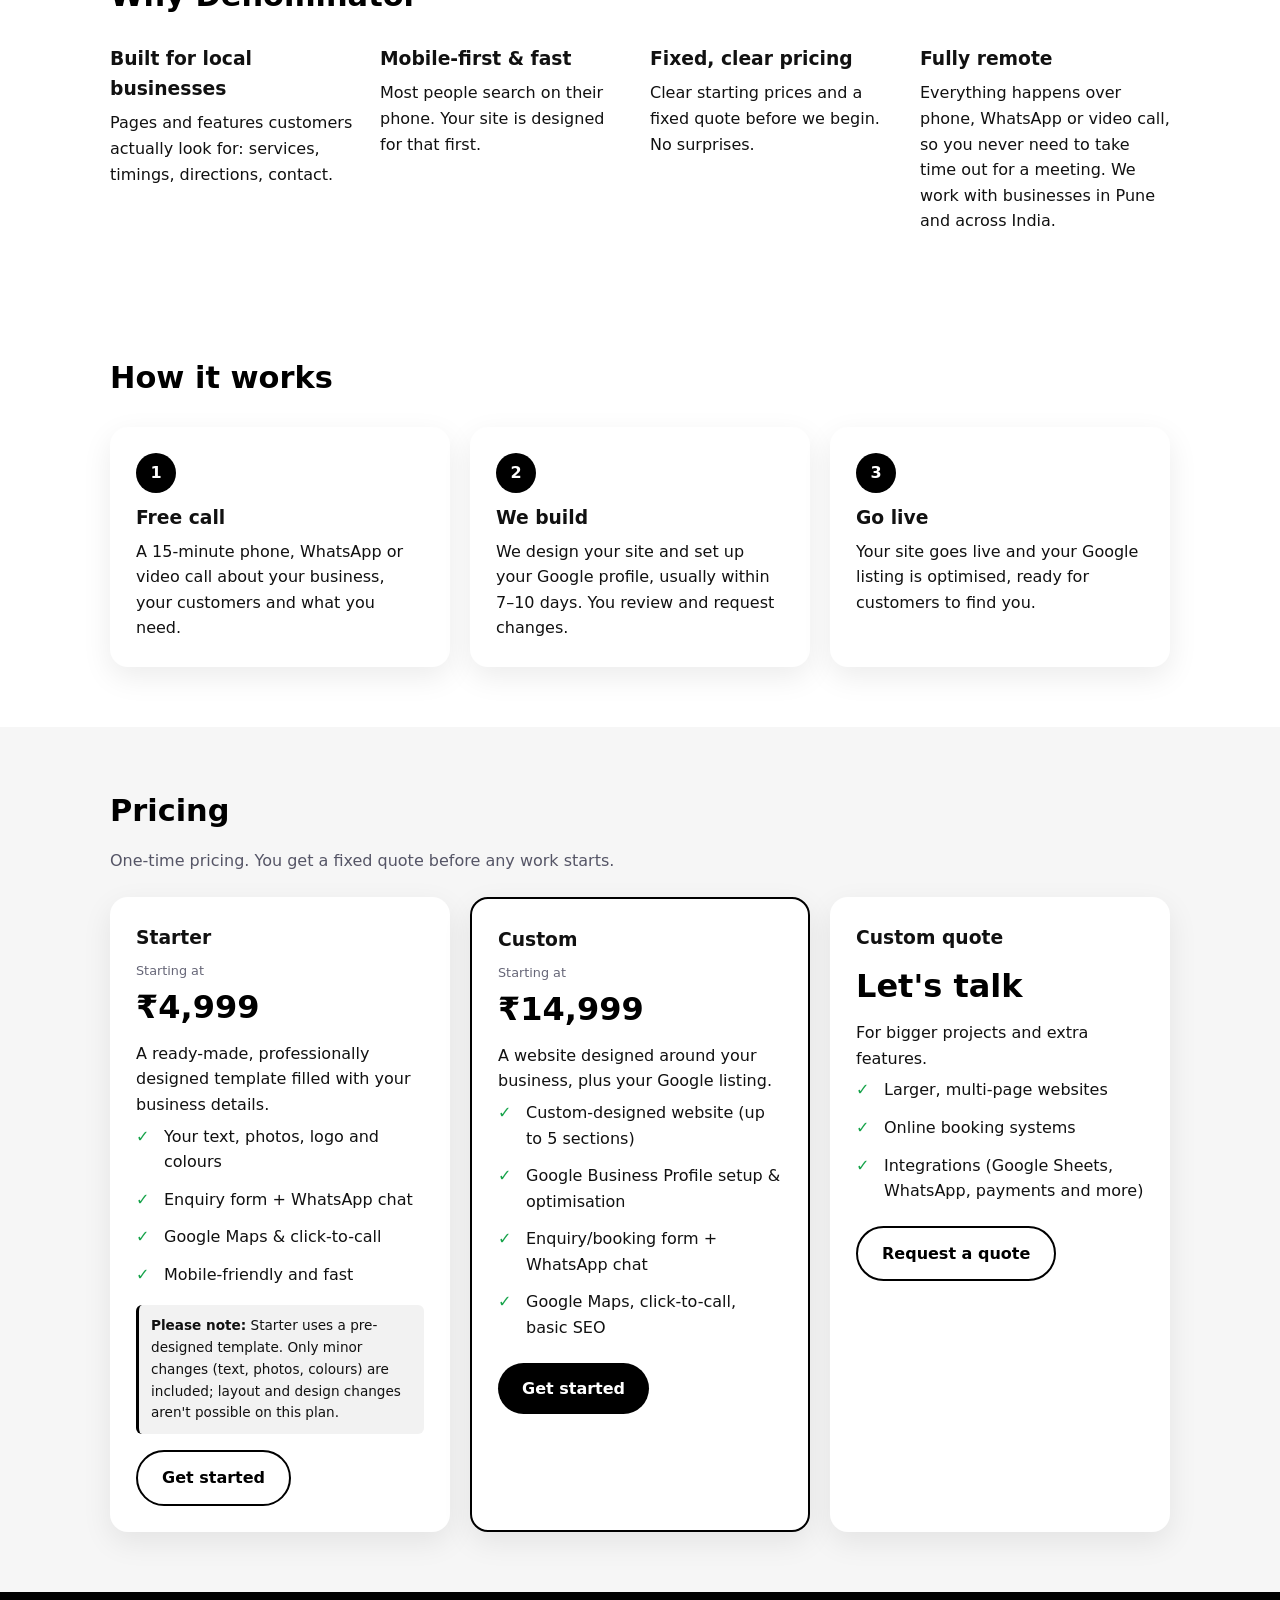
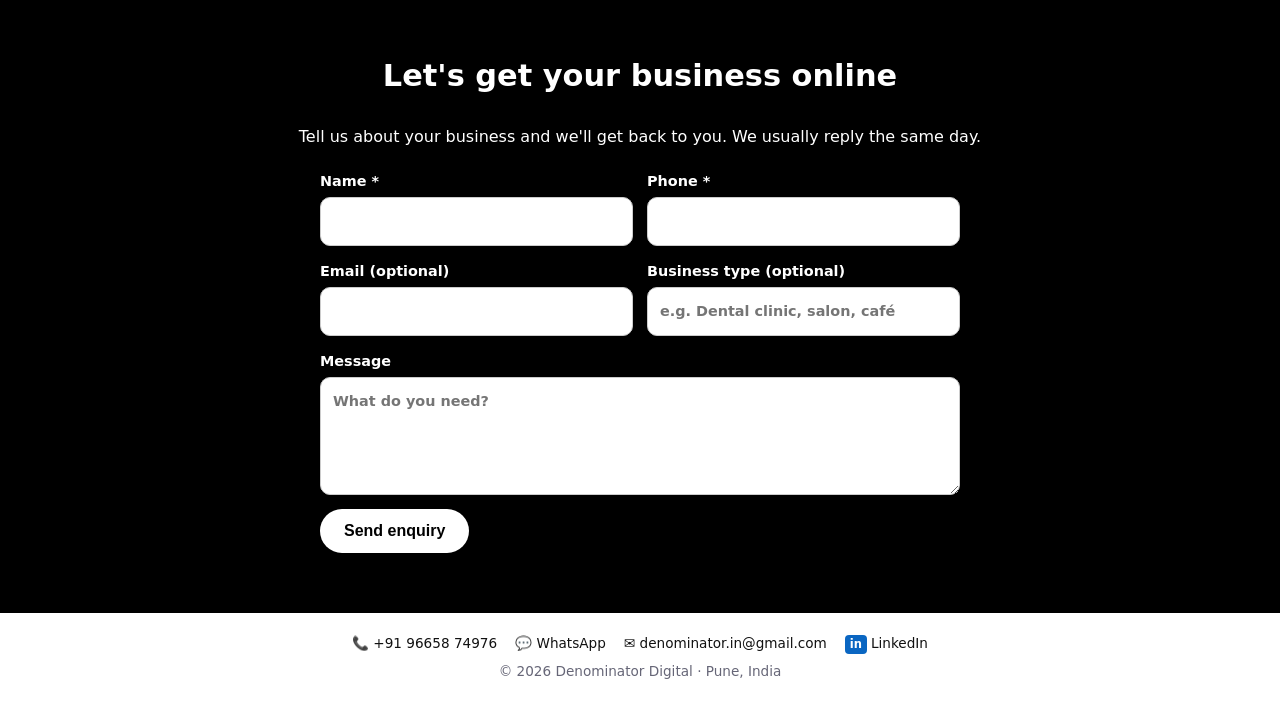
==== commit 47c5e9a6: "Form: only name and phone required" ====
--- a/index.html
+++ b/index.html
@@ -38,8 +38,8 @@
 <form class="cform" action="https://formsubmit.co/denominator.in@gmail.com" method="POST">
 <input type="hidden" name="_subject" value="New enquiry - Denominator website"><input type="hidden" name="_template" value="table"><input type="hidden" name="_captcha" value="true"><input type="hidden" name="_next" value="https://denominatorin-cmd.github.io/denominator-site/thanks.html"><input type="text" name="_honey" style="display:none" tabindex="-1" autocomplete="off">
 <input type="hidden" name="Page" value="Homepage">
-<div class="frow"><label>Name<input name="Name" required autocomplete="name"></label><label>Phone<input name="Phone" type="tel" required autocomplete="tel" pattern="[0-9+ ]{10,15}"></label></div>
-<div class="frow"><label>Email<input name="Email" type="email" required autocomplete="email"></label><label>Business type<input name="Business type" placeholder="e.g. Dental clinic, salon, café" required></label></div>
+<div class="frow"><label>Name *<input name="Name" required autocomplete="name"></label><label>Phone *<input name="Phone" type="tel" required autocomplete="tel" pattern="[0-9+ ]{10,15}"></label></div>
+<div class="frow"><label>Email (optional)<input name="Email" type="email" autocomplete="email"></label><label>Business type (optional)<input name="Business type" placeholder="e.g. Dental clinic, salon, café"></label></div>
 <label>Message<textarea name="Message" rows="4" placeholder="What do you need?"></textarea></label>
 <button class="btn" type="submit">Send enquiry</button></form></div></section>
 <footer><p class="fc"><a href="tel:+919665874976">📞 +91 96658 74976</a><a href="https://wa.me/919665874976" target="_blank" rel="noopener">💬 WhatsApp</a><a href="mailto:denominator.in@gmail.com">✉️ denominator.in@gmail.com</a><a href="https://www.linkedin.com/company/denominatorindia/" target="_blank" rel="noopener"><b class="li">in</b>LinkedIn</a></p><p>© 2026 Denominator Digital · Pune, India</p></footer></body></html>
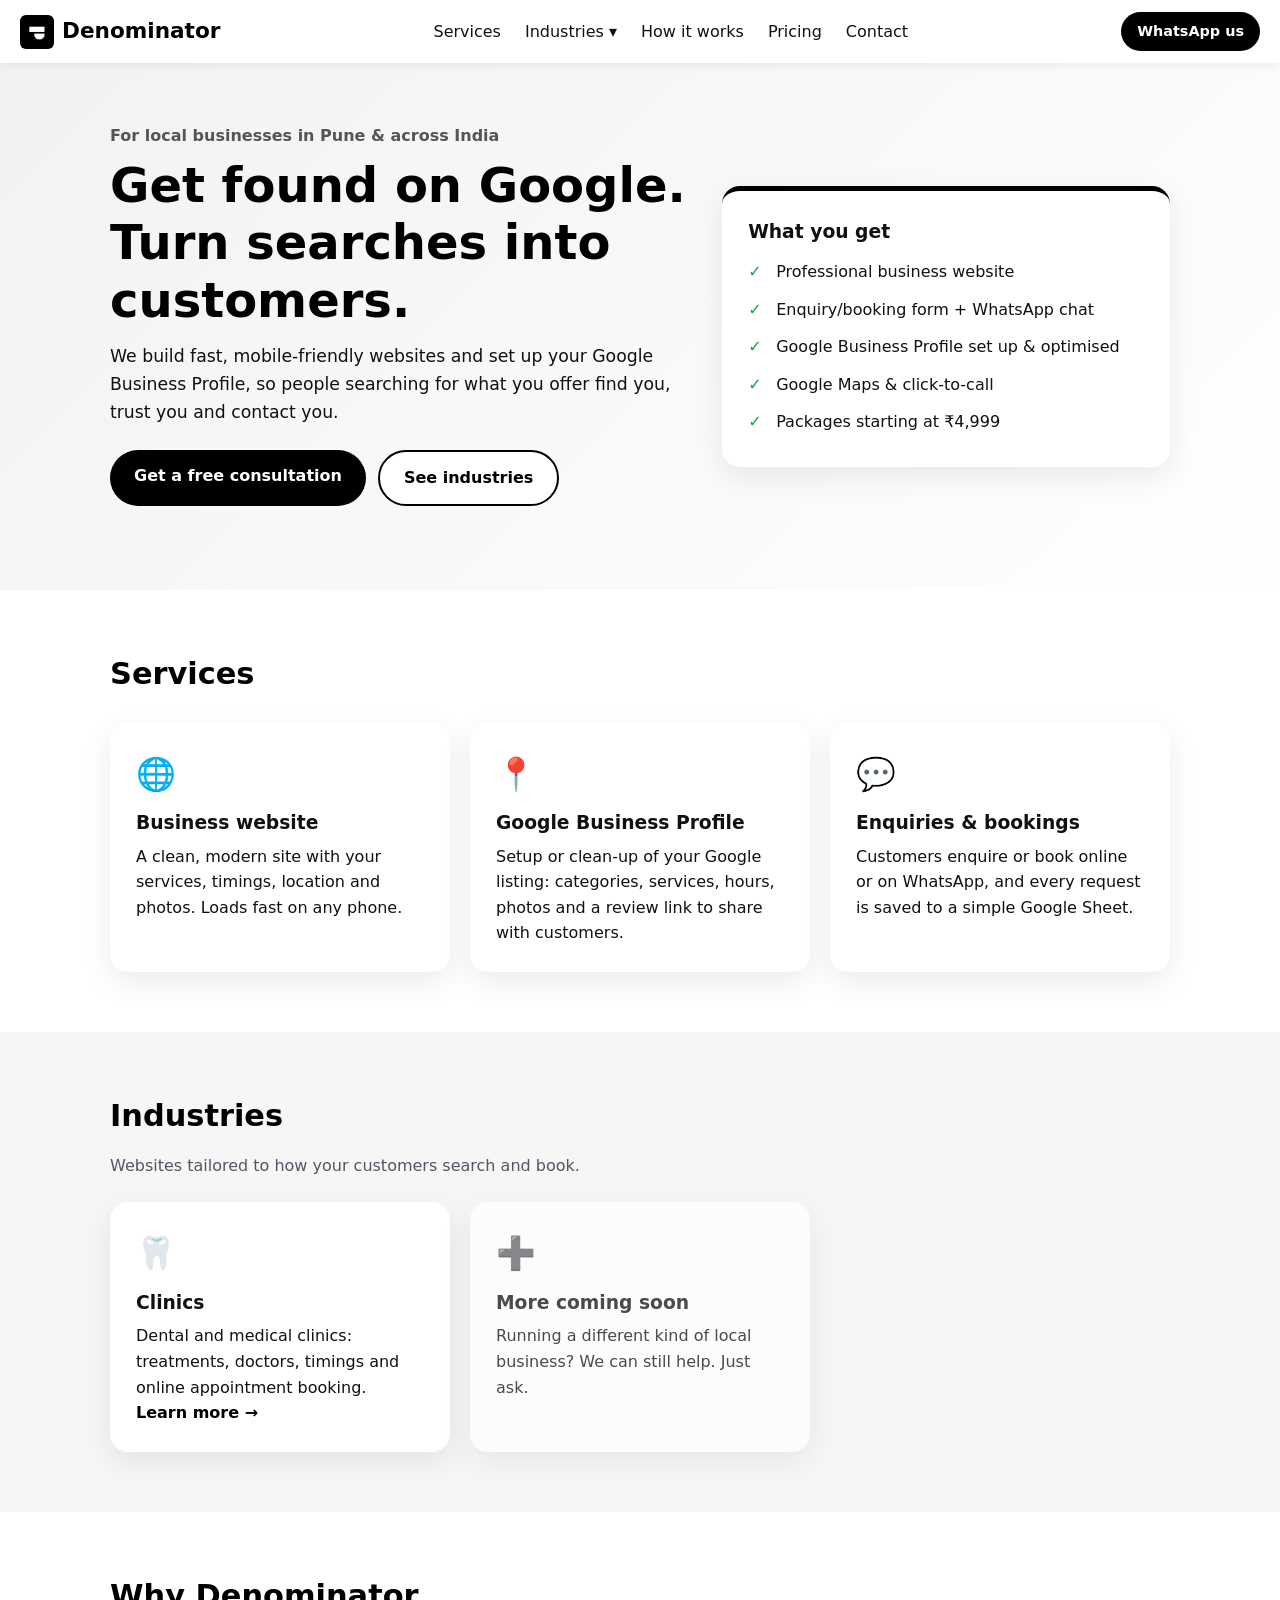
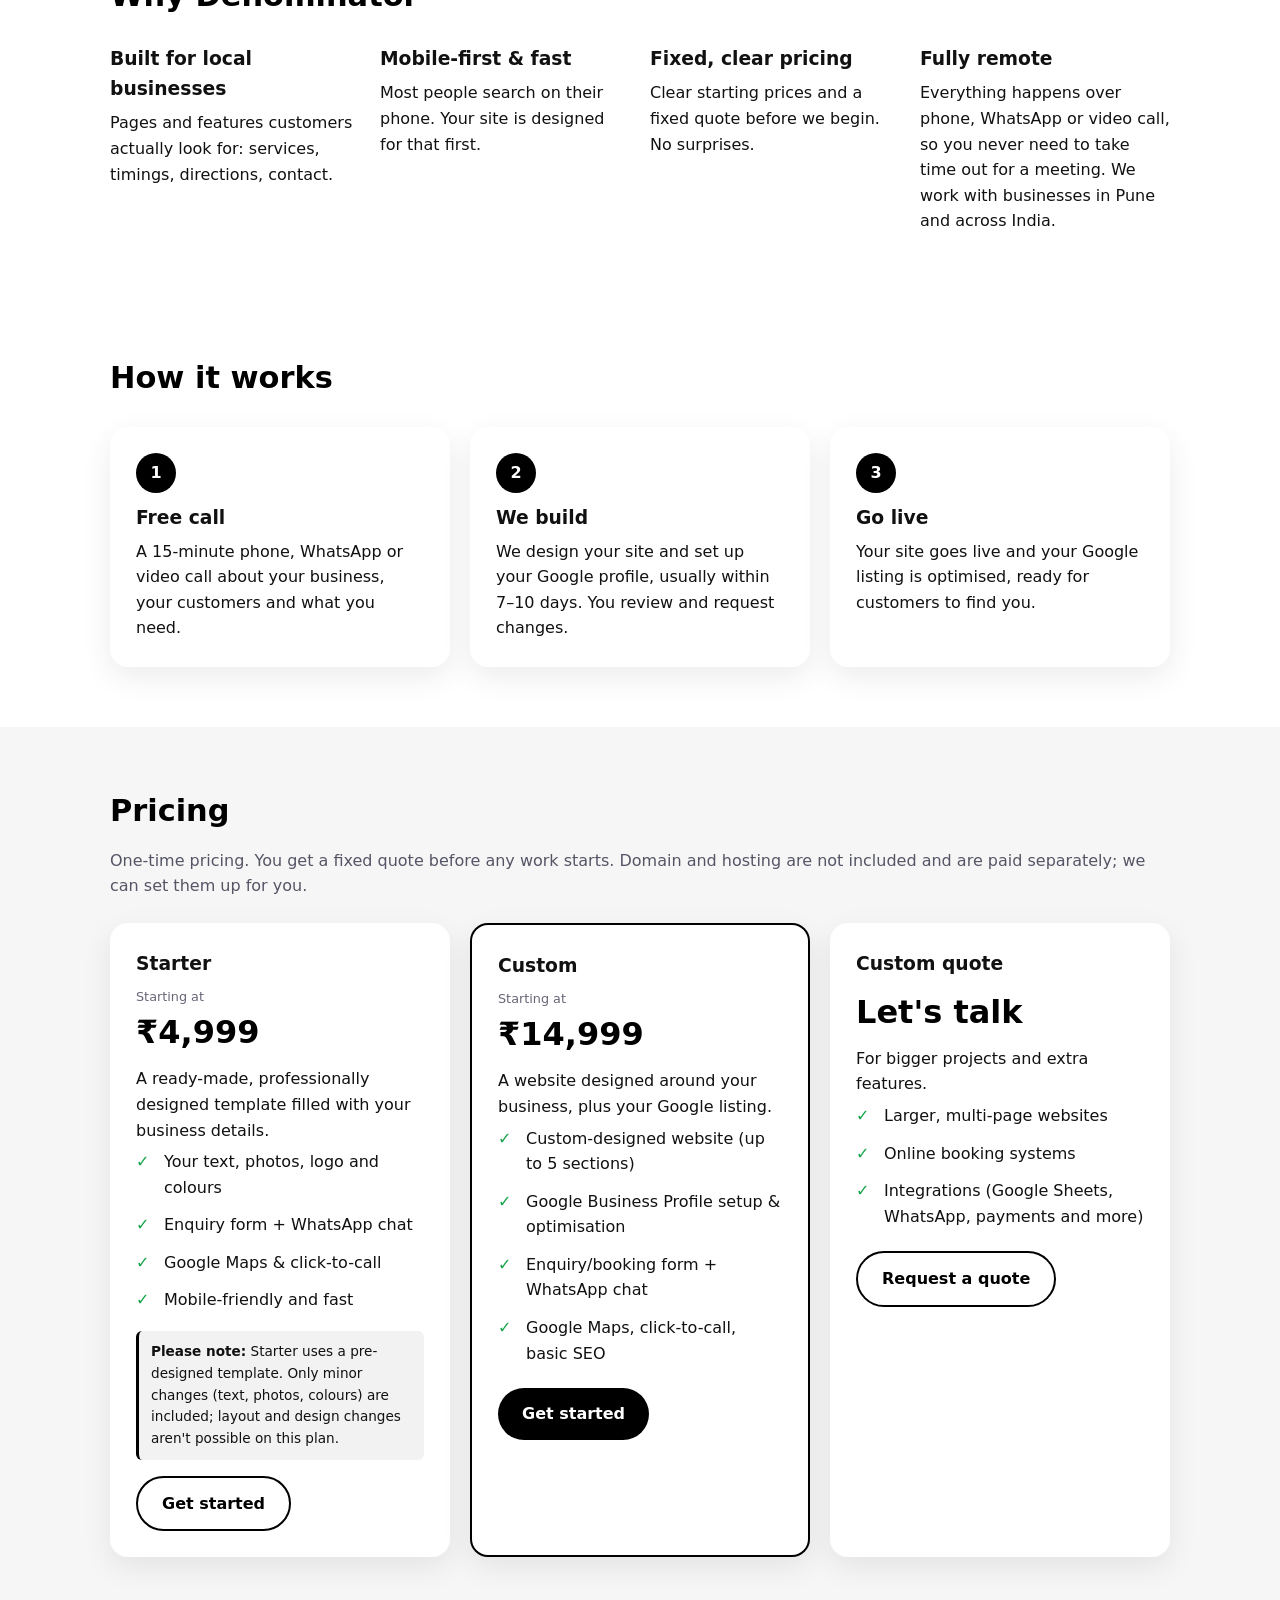
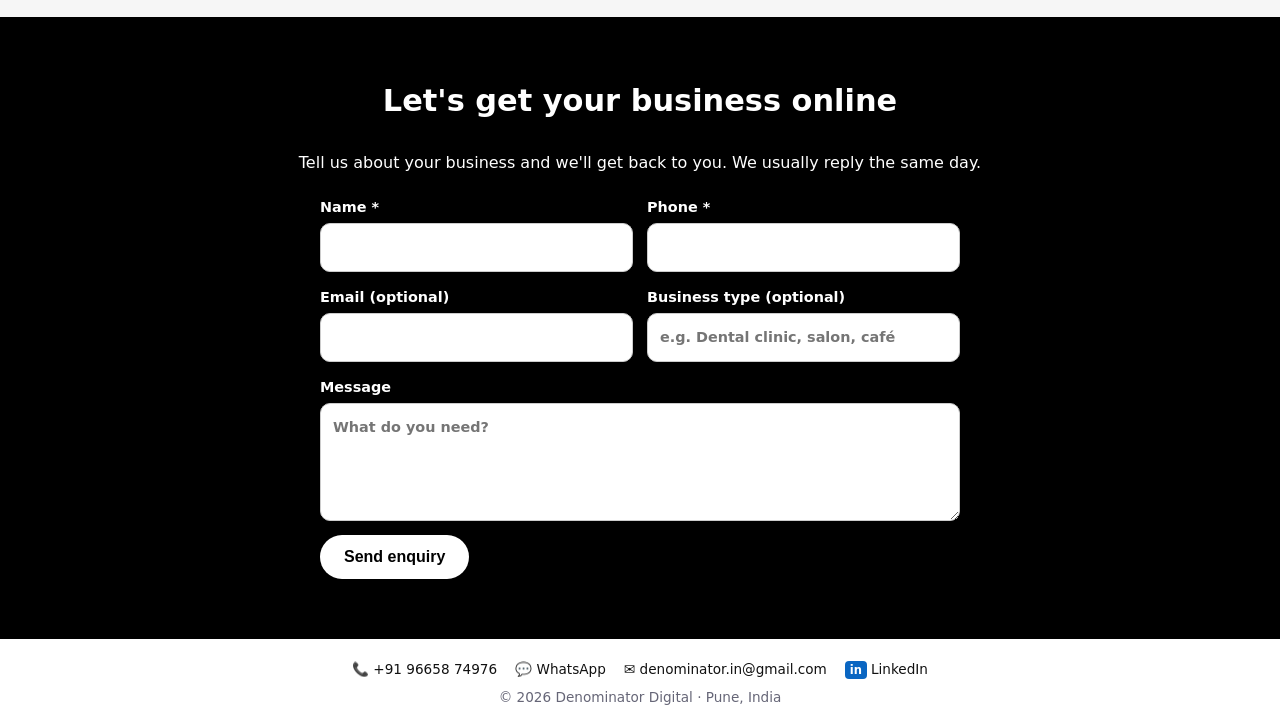
==== commit 8f37c705: "Pricing: domain and hosting note" ====
--- a/index.html
+++ b/index.html
@@ -29,7 +29,7 @@
 <div class="card"><b>2</b><h3>We build</h3><p>We design your site and set up your Google profile, usually within 7–10 days. You review and request changes.</p></div>
 <div class="card"><b>3</b><h3>Go live</h3><p>Your site goes live and your Google listing is optimised, ready for customers to find you.</p></div>
 </div></div></section>
-<section id="pricing" class="alt"><div class="wrap"><h2>Pricing</h2><p class="sub">One-time pricing. You get a fixed quote before any work starts.</p><div class="grid g3">
+<section id="pricing" class="alt"><div class="wrap"><h2>Pricing</h2><p class="sub">One-time pricing. You get a fixed quote before any work starts. Domain and hosting are not included and are paid separately; we can set them up for you.</p><div class="grid g3">
 <div class="card price"><h3>Starter</h3><p class="amt"><small>Starting at</small> ₹4,999</p><p>A ready-made, professionally designed template filled with your business details.</p><ul class="ticks"><li>Your text, photos, logo and colours</li><li>Enquiry form + WhatsApp chat</li><li>Google Maps &amp; click-to-call</li><li>Mobile-friendly and fast</li></ul><p class="note"><b>Please note:</b> Starter uses a pre-designed template. Only minor changes (text, photos, colours) are included; layout and design changes aren't possible on this plan.</p><a class="btn ghost" href="#contact">Get started</a></div>
 <div class="card price feat"><h3>Custom</h3><p class="amt"><small>Starting at</small> ₹14,999</p><p>A website designed around your business, plus your Google listing.</p><ul class="ticks"><li>Custom-designed website (up to 5 sections)</li><li>Google Business Profile setup &amp; optimisation</li><li>Enquiry/booking form + WhatsApp chat</li><li>Google Maps, click-to-call, basic SEO</li></ul><a class="btn" href="#contact">Get started</a></div>
 <div class="card price"><h3>Custom quote</h3><p class="amt">Let's talk</p><p>For bigger projects and extra features.</p><ul class="ticks"><li>Larger, multi-page websites</li><li>Online booking systems</li><li>Integrations (Google Sheets, WhatsApp, payments and more)</li></ul><a class="btn ghost" href="#contact">Request a quote</a></div>
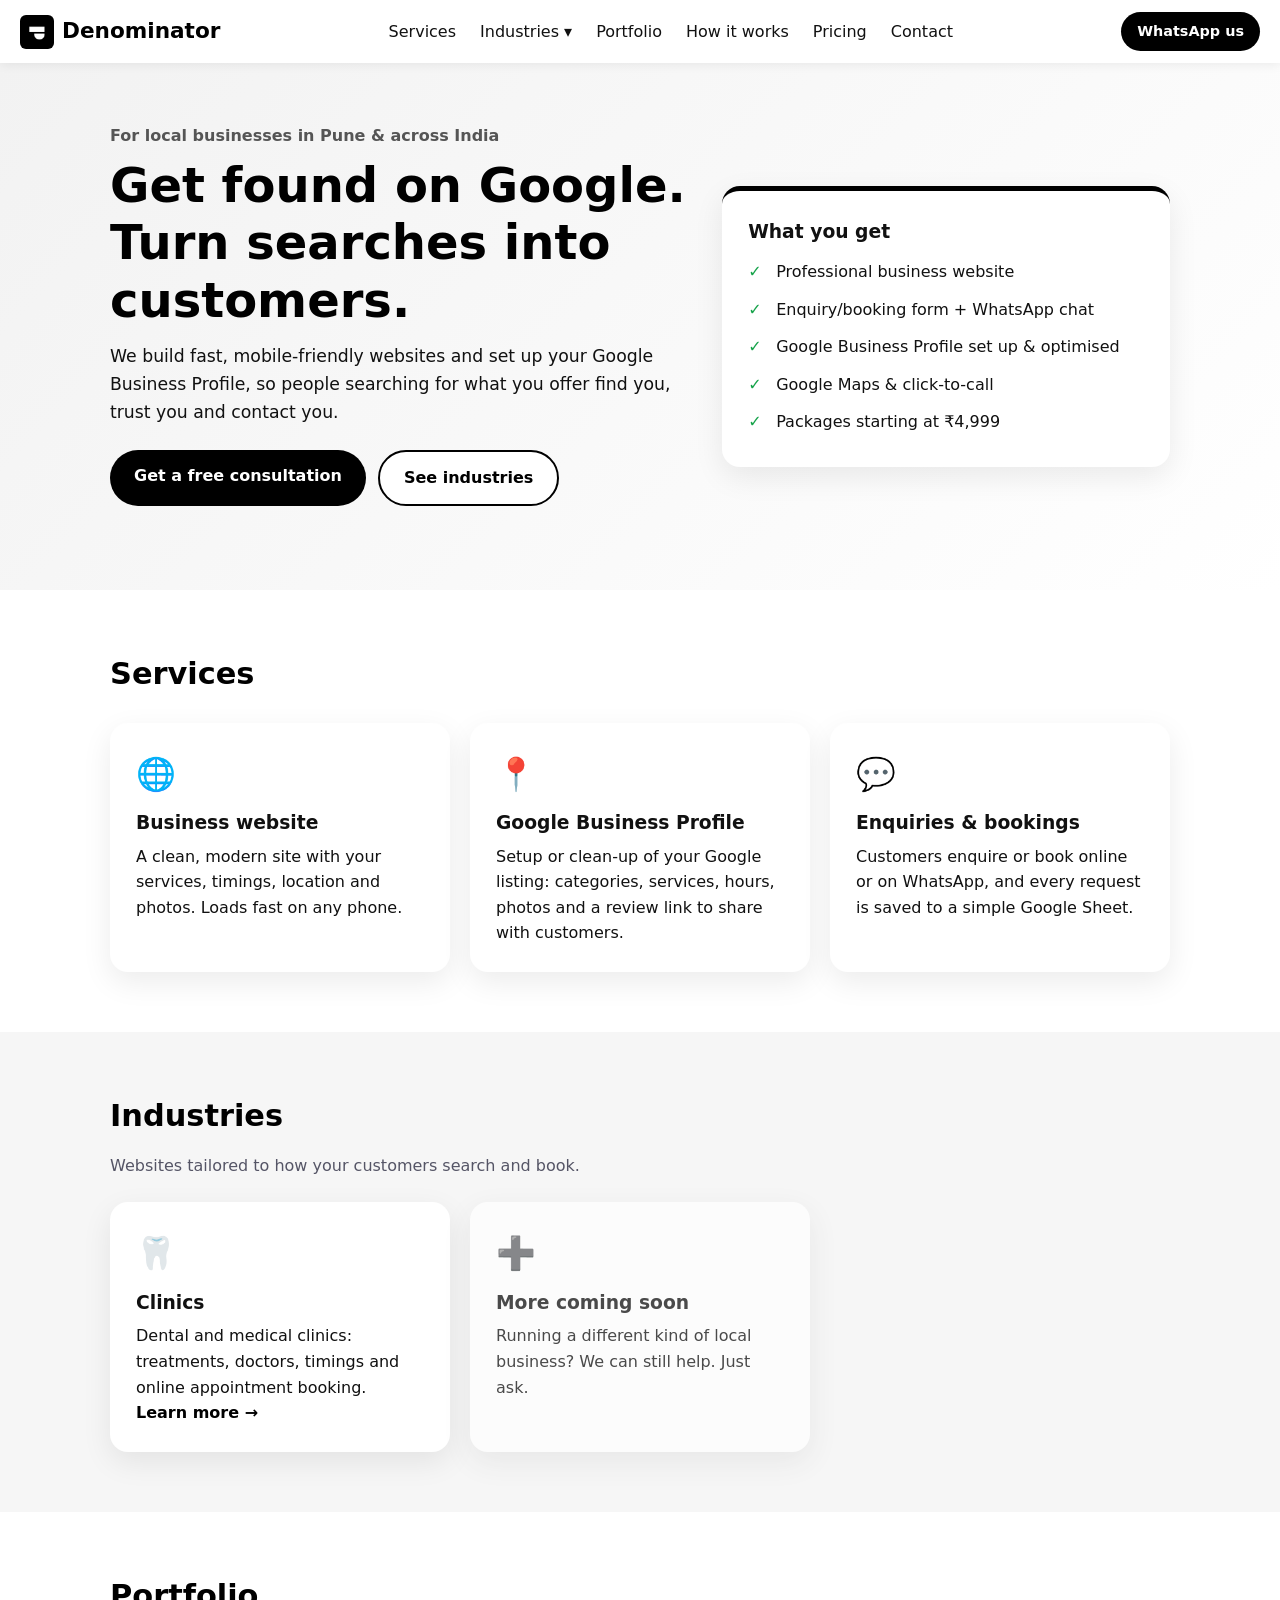
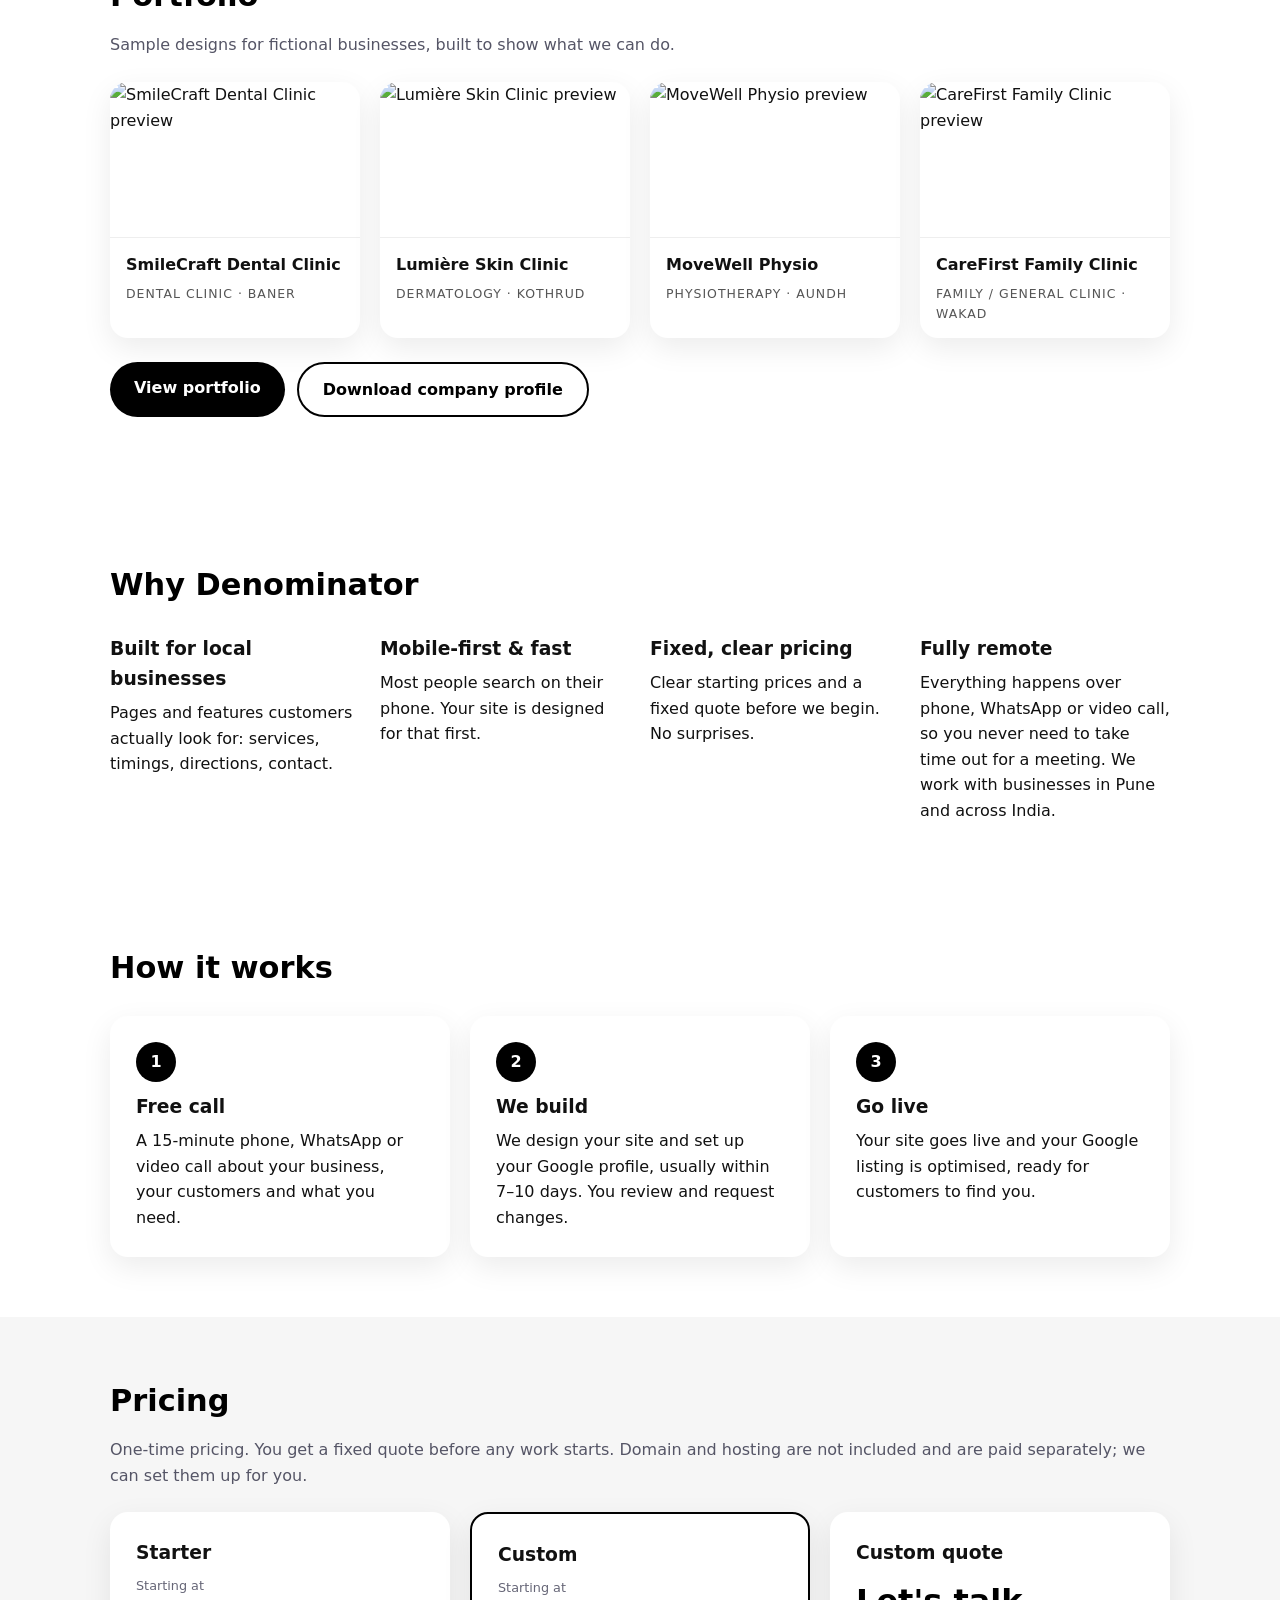
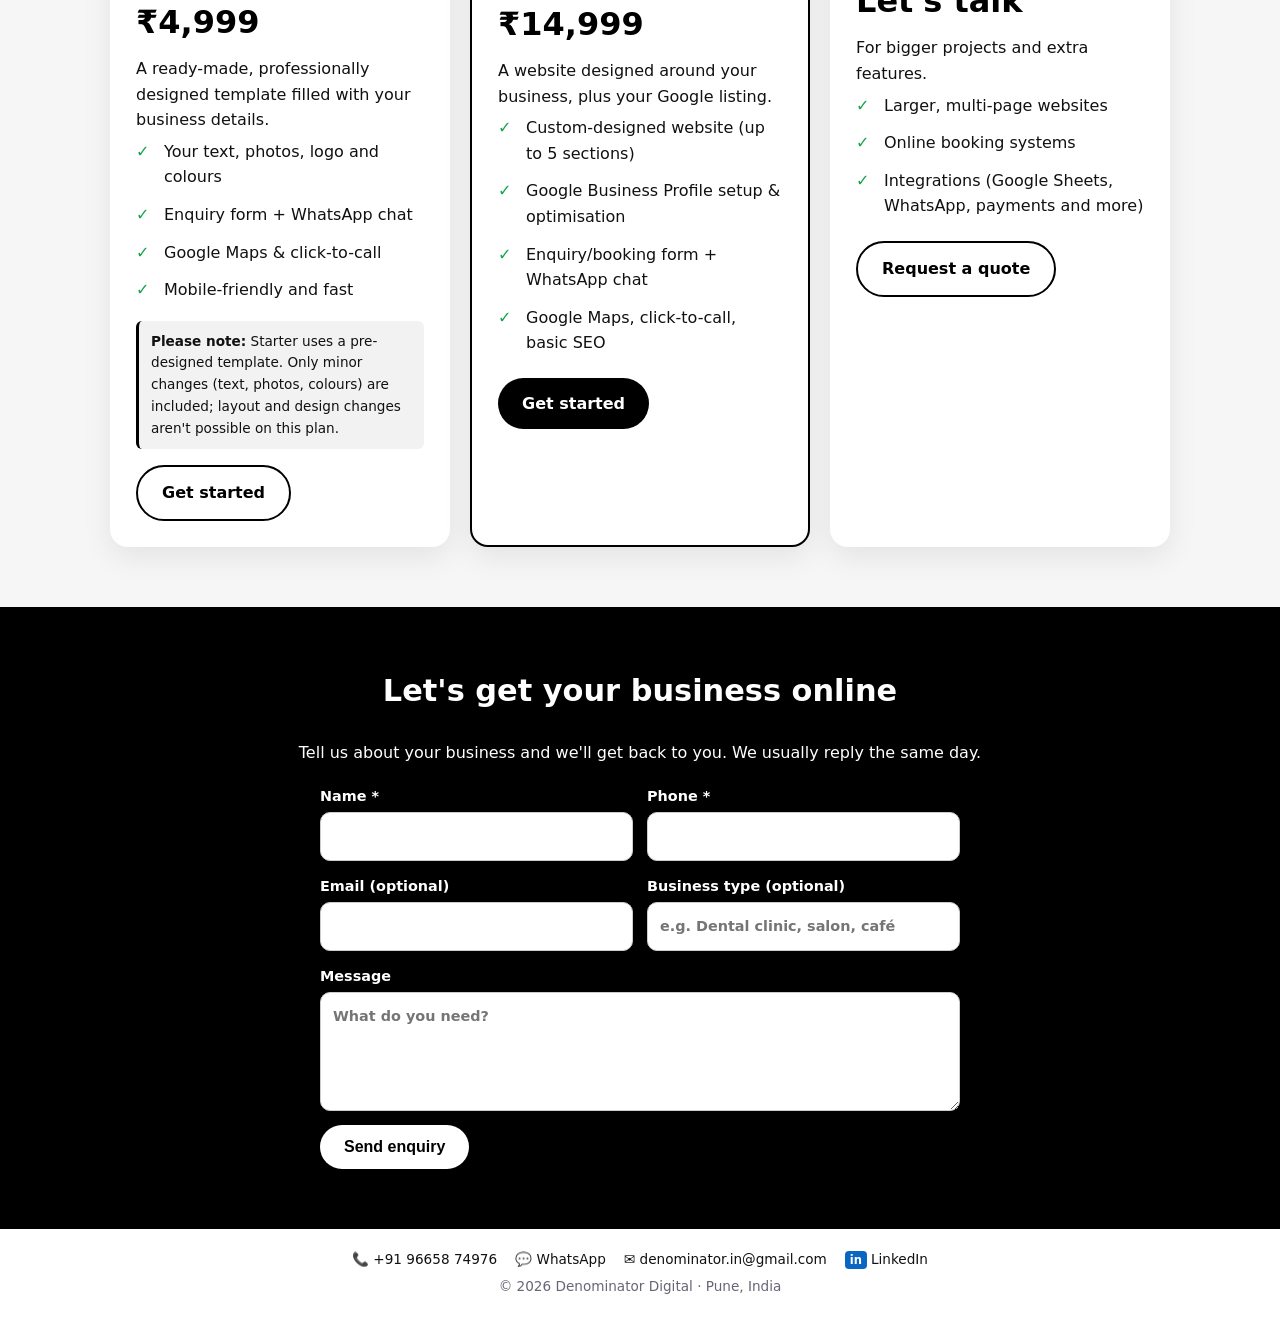
==== commit fee404f1: "Add files via upload" ====
--- a/index.html
+++ b/index.html
@@ -2,7 +2,7 @@
 <title>Denominator Digital – Websites & Google Business Profile for Local Businesses</title>
 <meta name="description" content="Fast, mobile-friendly websites and Google Business Profile setup for local businesses in Pune and across India. From ₹4,999.">
 <link rel="stylesheet" href="style.css"><link rel="icon" type="image/png" href="logo.png"></head><body>
-<header class="nav"><a class="logo" href="index.html"><img src="logo.png" alt="Denominator logo" width="34" height="34">Denominator</a><nav><a href="index.html#services">Services</a><div class="dd"><a href="index.html#industries">Industries ▾</a><div class="ddm"><a href="industries/clinics.html">Clinics (dental &amp; medical)</a></div></div><a href="index.html#how">How it works</a><a href="index.html#pricing">Pricing</a><a href="index.html#contact">Contact</a></nav><a class="btn sm" href="https://wa.me/919665874976?text=Hi%20Denominator%2C%20I%27d%20like%20a%20website%20for%20my%20business">WhatsApp us</a></header>
+<header class="nav"><a class="logo" href="index.html"><img src="logo.png" alt="Denominator logo" width="34" height="34">Denominator</a><nav><a href="index.html#services">Services</a><div class="dd"><a href="index.html#industries">Industries ▾</a><div class="ddm"><a href="industries/clinics.html">Clinics (dental &amp; medical)</a></div></div><a href="portfolio.html">Portfolio</a><a href="index.html#how">How it works</a><a href="index.html#pricing">Pricing</a><a href="index.html#contact">Contact</a></nav><a class="btn sm" href="https://wa.me/919665874976?text=Hi%20Denominator%2C%20I%27d%20like%20a%20website%20for%20my%20business">WhatsApp us</a></header>
 <section class="hero"><div class="wrap"><div><p class="tag">For local businesses in Pune &amp; across India</p>
 <h1>Get found on Google. Turn searches into customers.</h1>
 <p class="lead">We build fast, mobile-friendly websites and set up your Google Business Profile, so people searching for what you offer find you, trust you and contact you.</p>
@@ -18,6 +18,7 @@
 <a class="card ind" href="industries/clinics.html"><div class="ic">🦷</div><h3>Clinics</h3><p>Dental and medical clinics: treatments, doctors, timings and online appointment booking.</p><span class="more">Learn more →</span></a>
 <div class="card ind soon"><div class="ic">➕</div><h3>More coming soon</h3><p>Running a different kind of local business? We can still help. Just ask.</p></div>
 </div></div></section>
+<section id="portfolio"><div class="wrap"><h2>Portfolio</h2><p class="sub">Sample designs for fictional businesses, built to show what we can do.</p><div class="grid g4"><a class="card pf mini ind" href="portfolio.html"><img src="portfolio/smilecraft.jpg" alt="SmileCraft Dental Clinic preview" loading="lazy" width="800" height="500"><div class="pfb"><h3>SmileCraft Dental Clinic</h3><p class="tagsm">Dental clinic · Baner</p></div></a><a class="card pf mini ind" href="portfolio.html"><img src="portfolio/skin.jpg" alt="Lumière Skin Clinic preview" loading="lazy" width="800" height="500"><div class="pfb"><h3>Lumière Skin Clinic</h3><p class="tagsm">Dermatology · Kothrud</p></div></a><a class="card pf mini ind" href="portfolio.html"><img src="portfolio/physio.jpg" alt="MoveWell Physio preview" loading="lazy" width="800" height="500"><div class="pfb"><h3>MoveWell Physio</h3><p class="tagsm">Physiotherapy · Aundh</p></div></a><a class="card pf mini ind" href="portfolio.html"><img src="portfolio/general.jpg" alt="CareFirst Family Clinic preview" loading="lazy" width="800" height="500"><div class="pfb"><h3>CareFirst Family Clinic</h3><p class="tagsm">Family / general clinic · Wakad</p></div></a></div><div class="cta"><a class="btn" href="portfolio.html">View portfolio</a><a class="btn ghost" href="Denominator-Company-Profile.pdf" download>Download company profile</a></div></div></section>
 <section><div class="wrap"><h2>Why Denominator</h2><div class="grid g4">
 <div><h3>Built for local businesses</h3><p>Pages and features customers actually look for: services, timings, directions, contact.</p></div>
 <div><h3>Mobile-first &amp; fast</h3><p>Most people search on their phone. Your site is designed for that first.</p></div>
@@ -35,8 +36,8 @@
 <div class="card price"><h3>Custom quote</h3><p class="amt">Let's talk</p><p>For bigger projects and extra features.</p><ul class="ticks"><li>Larger, multi-page websites</li><li>Online booking systems</li><li>Integrations (Google Sheets, WhatsApp, payments and more)</li></ul><a class="btn ghost" href="#contact">Request a quote</a></div>
 </div></div></section>
 <section id="contact" class="contact"><div class="wrap"><h2>Let's get your business online</h2><p>Tell us about your business and we'll get back to you. We usually reply the same day.</p>
-<form class="cform" action="https://formsubmit.co/denominator.in@gmail.com" method="POST">
-<input type="hidden" name="_subject" value="New enquiry - Denominator website"><input type="hidden" name="_template" value="table"><input type="hidden" name="_captcha" value="true"><input type="hidden" name="_next" value="https://denominatorin-cmd.github.io/denominator-site/thanks.html"><input type="text" name="_honey" style="display:none" tabindex="-1" autocomplete="off">
+<form class="cform" action="https://api.web3forms.com/submit" method="POST">
+<input type="hidden" name="access_key" value="562970fd-75cb-45e7-9aea-a2154c6b9cba"><input type="hidden" name="subject" value="New enquiry - Denominator website"><input type="hidden" name="from_name" value="Denominator website"><input type="hidden" name="redirect" value="https://denominatorin-cmd.github.io/denominator-site/thanks.html"><input type="checkbox" name="botcheck" style="display:none" tabindex="-1" autocomplete="off">
 <input type="hidden" name="Page" value="Homepage">
 <div class="frow"><label>Name *<input name="Name" required autocomplete="name"></label><label>Phone *<input name="Phone" type="tel" required autocomplete="tel" pattern="[0-9+ ]{10,15}"></label></div>
 <div class="frow"><label>Email (optional)<input name="Email" type="email" autocomplete="email"></label><label>Business type (optional)<input name="Business type" placeholder="e.g. Dental clinic, salon, café"></label></div>
--- a/style.css
+++ b/style.css
@@ -22,3 +22,5 @@
 .cform{max-width:640px;margin:20px auto 0;text-align:left;display:grid;gap:14px}.frow{display:grid;gap:14px}.cform label{display:grid;gap:4px;font-size:.9rem;font-weight:600}.cform input,.cform textarea{font:inherit;padding:12px;border-radius:10px;border:1px solid #ccc;background:#fff;color:#111;width:100%}.cform button{justify-self:start;border:0;cursor:pointer;font-size:1rem}
 footer .fc{display:flex;flex-wrap:wrap;justify-content:center;gap:8px 18px;margin-bottom:6px}footer .fc a{color:#111;text-decoration:none}
 @media(min-width:700px){.frow{grid-template-columns:1fr 1fr}}
+.pf{padding:0;overflow:hidden;display:flex;flex-direction:column}.pf img{width:100%;height:auto;aspect-ratio:8/5;object-fit:cover;border-bottom:1px solid #eee}.pfb{padding:20px 22px}.pfb p{margin:6px 0 14px}.tagsm{font-size:.78rem;text-transform:uppercase;letter-spacing:.08em;color:#555;margin:0!important}.pf.mini .pfb{padding:14px 16px}.pf.mini h3{font-size:1rem}
+.more-demos{margin-top:16px;font-size:.92rem}.more-demos a{color:#000;font-weight:600}
